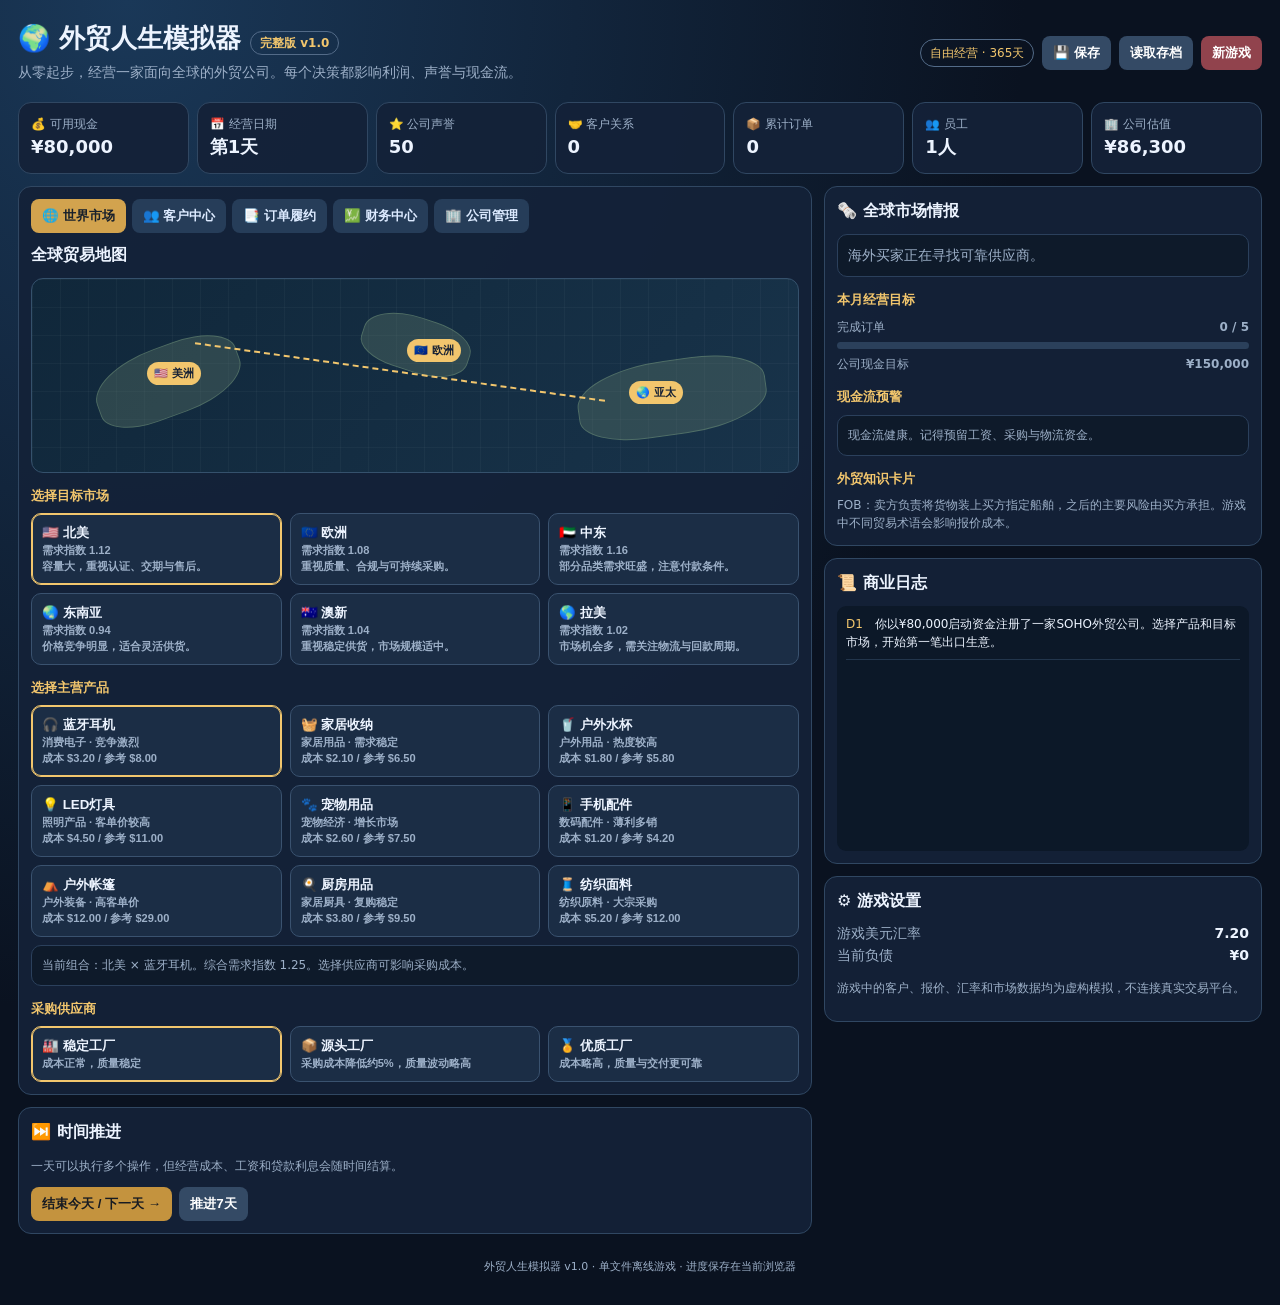
==== index.html @ bbfb7081 "Rename waimao_life_simulator_v1.0 (1).html to index.html" ====
<!doctype html>
<html lang="zh-CN">
<head>
<meta charset="utf-8"><meta name="viewport" content="width=device-width,initial-scale=1">
<title>外贸人生模拟器 · 完整版 v1.0</title>
<style>
:root{--bg:#0a1220;--panel:#142238;--panel2:#1b2d45;--line:#304762;--txt:#edf4ff;--muted:#9db0c8;--gold:#f2c66d;--green:#5dd5a2;--red:#ff7c83;--blue:#80baff}
*{box-sizing:border-box}body{margin:0;background:radial-gradient(ellipse at 10% 0%,#1a3858 0,#0a1220 55%);color:var(--txt);font:14px/1.55 system-ui,-apple-system,"Microsoft YaHei",sans-serif}.wrap{max-width:1280px;margin:auto;padding:18px}.top{display:flex;align-items:center;justify-content:space-between;gap:14px;margin-bottom:14px}.top h1{font-size:26px;margin:0}.top p{margin:4px 0;color:var(--muted)}.pill,.chip{border:1px solid #536b88;border-radius:20px;padding:4px 9px;color:var(--gold);font-size:12px;white-space:nowrap}.stats{display:grid;grid-template-columns:repeat(7,1fr);gap:8px;margin-bottom:12px}.stat,.panel{background:#142238ee;border:1px solid var(--line);border-radius:13px;padding:12px}.stat small{color:var(--muted);display:block}.stat b{font-size:18px}.layout{display:grid;grid-template-columns:minmax(0,1.45fr) minmax(280px,.8fr);gap:12px}.panel{margin-bottom:12px}.panel h2{font-size:16px;margin:0 0 10px}.panel h3{font-size:13px;color:var(--gold);margin:13px 0 7px}.muted{color:var(--muted)}.tiny{font-size:12px}.tabs{display:flex;gap:6px;flex-wrap:wrap;margin-bottom:10px}.tab,button{border:0;border-radius:8px;padding:8px 11px;background:#347fc0;color:white;font-weight:650;cursor:pointer}.tab{background:#263d59;color:#dceaff}.tab.active{background:#d2a34e;color:#17202b}.tabview{display:none}.tabview.active{display:block}.grid{display:grid;grid-template-columns:repeat(3,1fr);gap:8px}.tile{background:var(--panel2);border:1px solid #3a526f;color:var(--txt);text-align:left;padding:10px;border-radius:10px}.tile.selected{border-color:var(--gold);box-shadow:0 0 0 1px var(--gold) inset}.tile b{display:block}.tile small{color:var(--muted)}button:hover{filter:brightness(1.1)}button:disabled{opacity:.4;cursor:not-allowed}.secondary{background:#344a65}.gold{background:#c4933e;color:#171b22}.green{background:#267a5a}.danger{background:#91434d}.row{display:flex;gap:8px;align-items:center;flex-wrap:wrap}.between{justify-content:space-between}.field{background:#0c1828;color:white;border:1px solid #3d5572;border-radius:8px;padding:8px;width:115px}.wide{width:190px}.action{display:flex;gap:7px;flex-wrap:wrap;margin-top:10px}.card{background:#0e1a2a;border:1px solid #2b405c;border-radius:10px;padding:10px;margin:8px 0}.bar{height:7px;background:#2b405b;border-radius:8px;overflow:hidden;margin:6px 0}.bar span{display:block;height:100%;background:linear-gradient(90deg,#63b4ff,#62d5a2)}.map{height:195px;background:linear-gradient(130deg,#10273a,#18334a);border:1px solid #35516c;border-radius:12px;position:relative;overflow:hidden}.map:before{content:"";position:absolute;inset:0;background-image:linear-gradient(#ffffff08 1px,transparent 1px),linear-gradient(90deg,#ffffff08 1px,transparent 1px);background-size:28px 28px}.land{position:absolute;background:#66816f55;border:1px solid #8bb08a55;border-radius:48% 38% 45% 35%;transform:rotate(-20deg)}.land.a{width:150px;height:70px;left:8%;top:35%}.land.b{width:110px;height:55px;left:43%;top:20%;transform:rotate(18deg)}.land.c{width:190px;height:75px;right:4%;top:42%;transform:rotate(-8deg)}.pin{position:absolute;z-index:2;background:#f2c66d;color:#172235;border-radius:30px;padding:3px 7px;font-size:11px;font-weight:bold}.pin.a{left:15%;top:43%}.pin.b{left:49%;top:31%}.pin.c{right:15%;top:53%}.route{position:absolute;left:21%;top:48%;width:54%;border-top:2px dashed #f2c66d;transform:rotate(8deg)}.log{height:245px;overflow:auto;background:#0c1828;border-radius:9px;padding:9px;font-size:12px}.log p{margin:0 0 8px;padding-bottom:7px;border-bottom:1px solid #22354c}.good{color:var(--green)}.bad{color:var(--red)}.goldtxt{color:var(--gold)}.table{width:100%;border-collapse:collapse;font-size:12px}.table td,.table th{text-align:left;border-bottom:1px solid #2a405b;padding:7px 5px}.modal{position:fixed;inset:0;background:#000b;display:none;place-items:center;padding:16px;z-index:20}.modal.show{display:grid}.modal>div{background:#1a2b42;border:1px solid #536d8d;border-radius:15px;padding:20px;max-width:510px;width:100%;max-height:90vh;overflow:auto}.footer{text-align:center;color:var(--muted);font-size:11px;padding:12px}.progresslabel{display:flex;justify-content:space-between;font-size:12px;color:var(--muted)}.hide{display:none!important}
@media(max-width:850px){.wrap{padding:11px}.layout{grid-template-columns:1fr}.stats{grid-template-columns:repeat(3,1fr)}.grid{grid-template-columns:repeat(2,1fr)}.top{align-items:flex-start;flex-direction:column}}
</style></head>
<body><div class="wrap">
<header class="top"><div><h1>🌍 外贸人生模拟器 <span class="chip">完整版 v1.0</span></h1><p>从零起步，经营一家面向全球的外贸公司。每个决策都影响利润、声誉与现金流。</p></div><div class="row"><span class="pill">自由经营 · 365天</span><button class="secondary" id="saveBtn">💾 保存</button><button class="secondary" id="loadBtn">读取存档</button><button class="danger" id="resetBtn">新游戏</button></div></header>
<section class="stats">
<div class="stat"><small>💰 可用现金</small><b id="cash">¥80,000</b></div><div class="stat"><small>📅 经营日期</small><b id="day">第1天</b></div><div class="stat"><small>⭐ 公司声誉</small><b id="rep">50</b></div><div class="stat"><small>🤝 客户关系</small><b id="crm">0</b></div><div class="stat"><small>📦 累计订单</small><b id="orders">0</b></div><div class="stat"><small>👥 员工</small><b id="staff">1人</b></div><div class="stat"><small>🏢 公司估值</small><b id="value">¥80,000</b></div>
</section>
<div class="layout"><main><section class="panel">
<div class="tabs">
<button class="tab active" data-tab="world">🌐 世界市场</button><button class="tab" data-tab="customers">👥 客户中心</button><button class="tab" data-tab="ordersTab">📑 订单履约</button><button class="tab" data-tab="finance">💹 财务中心</button><button class="tab" data-tab="company">🏢 公司管理</button>
</div>
<div class="tabview active" id="world"><h2>全球贸易地图</h2><div class="map"><div class="land a"></div><div class="land b"></div><div class="land c"></div><div class="route"></div><span class="pin a">🇺🇸 美洲</span><span class="pin b">🇪🇺 欧洲</span><span class="pin c">🌏 亚太</span></div><h3>选择目标市场</h3><div class="grid" id="regions"></div><h3>选择主营产品</h3><div class="grid" id="products"></div><div class="card muted tiny" id="marketInfo"></div><h3>采购供应商</h3><div id="supplierList" class="grid"></div></div>
<div class="tabview" id="customers"><h2>客户开发与谈判</h2><p class="muted tiny">开发客户会推进时间。客户有预算、意向和谈判偏好；先跟进建立信任，再发送报价。</p><div class="row"><span>当前市场：<b id="currentRegion">北美</b></span><span>活跃客户：<b id="leadCount">0</b></span></div><div class="action"><button id="prospect">🔎 开发新客户</button><button class="secondary" id="followAll">📞 跟进一个客户</button></div><div id="leadList"></div><div id="quoteBox" class="card hide"><h3>📨 商业报价单</h3><p class="tiny muted" id="quoteBuyer"></p><input id="quoteLead" type="hidden"><div class="row"><label>数量<br><input class="field" id="quoteQty" type="number" min="50" step="50" value="500"></label><label>单价 USD<br><input class="field" id="quotePrice" type="number" min=".1" step=".1" value="8"></label><label>贸易术语<br><select class="field" id="incoterm"><option>FOB</option><option>CIF</option><option>EXW</option></select></label></div><div class="action"><button id="sendQuote">发送正式报价</button><button class="secondary" id="cancelQuote">取消</button></div></div></div>
<div class="tabview" id="ordersTab"><h2>订单与履约中心</h2><p class="muted tiny">订单接收后先占用采购资金。依次安排生产、质检、订舱出货，客户付款后才形成现金回款。</p><div id="orderList"></div></div>
<div class="tabview" id="finance"><h2>财务中心</h2><div class="grid"><div class="card"><small class="muted">累计销售额</small><h2 id="revenue">¥0</h2></div><div class="card"><small class="muted">累计经营成本</small><h2 id="costs">¥0</h2></div><div class="card"><small class="muted">累计净利润</small><h2 id="profit">¥0</h2></div></div><h3>外贸收付款</h3><div id="paymentList"></div><h3>贷款与融资</h3><p class="muted tiny">贷款能缓解短期资金压力，但会产生利息。谨慎借款。</p><div class="row"><input id="loanAmount" class="field" type="number" min="5000" max="100000" step="5000" value="20000"><button id="takeLoan" class="secondary">申请贷款</button><span id="debtLabel" class="muted tiny">负债 ¥0</span></div></div>
<div class="tabview" id="company"><h2>公司管理与成长</h2><div class="grid">
<div class="card"><small class="muted">业务团队</small><h2 id="staffLevel">1级</h2><p class="tiny muted">提高客户开发与成交能力。</p><button id="upgradeStaff" class="secondary">招聘业务员 ¥15,000</button></div>
<div class="card"><small class="muted">供应链能力</small><h2 id="supplyLevel">1级</h2><p class="tiny muted">降低采购成本与突发损失。</p><button id="upgradeSupply" class="secondary">升级供应链 ¥12,000</button></div>
<div class="card"><small class="muted">办公室</small><h2 id="officeLevel">SOHO</h2><p class="tiny muted">提高公司声誉和估值。</p><button id="upgradeOffice" class="secondary">升级办公室 ¥25,000</button></div>
</div><h3>公司发展指标</h3><div class="progresslabel"><span>商业声誉</span><b id="repText">50/100</b></div><div class="bar"><span id="repBar" style="width:50%"></span></div><div class="progresslabel"><span>综合团队能力</span><b id="skillText">1级</b></div><div class="bar"><span id="skillBar" style="width:20%"></span></div><h3>公司里程碑</h3><div id="milestones" class="card tiny muted"></div><h3>人生与事业</h3><p class="muted tiny">长期目标：建立稳定客户群、雇佣团队、拓展多个市场，最终成为全球化贸易企业。</p></div>
</section>
<section class="panel"><h2>⏭️ 时间推进</h2><p class="muted tiny">一天可以执行多个操作，但经营成本、工资和贷款利息会随时间结算。</p><div class="action"><button class="gold" id="nextDay">结束今天 / 下一天 →</button><button class="secondary" id="nextWeek">推进7天</button></div></section></main>
<aside><section class="panel"><h2>🗞️ 全球市场情报</h2><div class="card muted" id="news">海外买家正在寻找可靠供应商。</div><h3>本月经营目标</h3><div class="progresslabel"><span>完成订单</span><b id="goalOrders">0 / 5</b></div><div class="bar"><span id="goalBar" style="width:0%"></span></div><div class="progresslabel"><span>公司现金目标</span><b id="goalCash">¥150,000</b></div><h3>现金流预警</h3><div id="warning" class="card tiny muted">现金流健康。继续保持采购与交付节奏。</div><h3>外贸知识卡片</h3><div id="tip" class="muted tiny">FOB：卖方负责将货物装上买方指定船舶，之后的主要风险由买方承担。游戏中不同贸易术语会影响报价成本。</div></section>
<section class="panel"><h2>📜 商业日志</h2><div class="log" id="log"></div></section><section class="panel"><h2>⚙️ 游戏设置</h2><div class="row between"><span class="muted">游戏美元汇率</span><b id="fx">7.20</b></div><div class="row between"><span class="muted">当前负债</span><b id="debt">¥0</b></div><p class="tiny muted">游戏中的客户、报价、汇率和市场数据均为虚构模拟，不连接真实交易平台。</p></section></aside></div><div class="footer">外贸人生模拟器 v1.0 · 单文件离线游戏 · 进度保存在当前浏览器</div></div>
<div class="modal" id="modal"><div><h2 id="modalTitle">经营结果</h2><p id="modalText"></p><button id="modalClose">继续经营</button></div></div>
<script>
const PRODUCTS=[
{name:"蓝牙耳机",emoji:"🎧",cost:3.2,price:8,demand:1.12,desc:"消费电子 · 竞争激烈"},
{name:"家居收纳",emoji:"🧺",cost:2.1,price:6.5,demand:1.04,desc:"家居用品 · 需求稳定"},
{name:"户外水杯",emoji:"🥤",cost:1.8,price:5.8,demand:1.18,desc:"户外用品 · 热度较高"},
{name:"LED灯具",emoji:"💡",cost:4.5,price:11,demand:.94,desc:"照明产品 · 客单价较高"},
{name:"宠物用品",emoji:"🐾",cost:2.6,price:7.5,demand:1.22,desc:"宠物经济 · 增长市场"},
{name:"手机配件",emoji:"📱",cost:1.2,price:4.2,demand:1.08,desc:"数码配件 · 薄利多销"},
{name:"户外帐篷",emoji:"⛺",cost:12,price:29,demand:1.02,desc:"户外装备 · 高客单价"},
{name:"厨房用品",emoji:"🍳",cost:3.8,price:9.5,demand:1.1,desc:"家居厨具 · 复购稳定"},
{name:"纺织面料",emoji:"🧵",cost:5.2,price:12,demand:.98,desc:"纺织原料 · 大宗采购"}
];
const REGIONS=[
{name:"北美",flag:"🇺🇸",factor:1.12,freight:.08,desc:"容量大，重视认证、交期与售后。"},
{name:"欧洲",flag:"🇪🇺",factor:1.08,freight:.09,desc:"重视质量、合规与可持续采购。"},
{name:"中东",flag:"🇦🇪",factor:1.16,freight:.11,desc:"部分品类需求旺盛，注意付款条件。"},
{name:"东南亚",flag:"🌏",factor:.94,freight:.06,desc:"价格竞争明显，适合灵活供货。"},
{name:"澳新",flag:"🇦🇺",factor:1.04,freight:.10,desc:"重视稳定供货，市场规模适中。"},
{name:"拉美",flag:"🌎",factor:1.02,freight:.13,desc:"市场机会多，需关注物流与回款周期。"}
];
const BUYERS={"北美":["BrightHome LLC","Maple Supply Inc.","West Coast Imports","Urban Retail Group","Northstar Commerce"],"欧洲":["NordHaus GmbH","Maison&Co SAS","EuroChoice BV","Bergmann Handel","Alpine Retail"],"中东":["Gulf Trading FZE","Desert Star LLC","Al Noor Imports","Crescent Retail","Oasis Wholesale"],"东南亚":["Meridian Supplies","Lion City Trading","Jakarta Wholesale","Pacific Link","Orchid Retail"],"澳新":["Southern Cross Imports","Kiwi Retail Group","Harbour Goods","Tasman Trade"],"拉美":["Andes Importadora","Rio Commerce","Sol Mercado","Pacifico Distribucion"]};
const TIPS=["FOB：卖方负责将货物装上买方指定船舶，之后的主要风险由买方承担。","CIF：卖方承担成本、保险费和运费至目的港，报价时别忘记核算海运与保险。","TT电汇：常见付款方式。订金比例和尾款节点会影响现金流。","形式发票（PI）：用于确认产品、数量、价格、贸易术语和付款条件。","报价前核算采购、包装、质检、物流、汇率和平台费用，销售额不等于利润。","客户开发要持续跟进。及时回复、专业资料和稳定交付会积累长期信任。","信用证（L/C）对单据要求严格，实际业务应逐条审核条款。"];
const $=id=>document.getElementById(id),money=n=>"¥"+Math.round(n).toLocaleString("zh-CN"),rand=a=>a[Math.floor(Math.random()*a.length)];
function fresh(){return {cash:80000,day:1,rep:50,crm:0,orders:0,region:0,product:0,staff:1,supply:1,office:0,leads:[],ordersList:[],logs:[],fx:7.2,debt:0,interest:0,revenue:0,costs:0,profit:0,news:"海外买家正在寻找可靠供应商。",finished:false,won:0,supplier:0,monthOrders:0}}
let s=fresh();
function log(t){s.logs.unshift({d:s.day,t});s.logs=s.logs.slice(0,80);renderLog()}
function popup(t,m){$("modalTitle").textContent=t;$("modalText").textContent=m;$("modal").classList.add("show")}
function spend(n){if(s.cash<n){popup("现金不足",`需要 ${money(n)}，当前可用现金 ${money(s.cash)}。先回款或降低投入。`);return false}s.cash-=n;s.costs+=n;s.profit-=n;return true}
function renderLog(){$("log").innerHTML=s.logs.map(x=>`<p><span class="goldtxt">D${x.d}</span>　${x.t}</p>`).join("")||"暂无动态"}
function switchTab(id){document.querySelectorAll(".tab").forEach(b=>b.classList.toggle("active",b.dataset.tab===id));document.querySelectorAll(".tabview").forEach(v=>v.classList.toggle("active",v.id===id))}
function render(){
let region=REGIONS[s.region],p=PRODUCTS[s.product],valuation=s.cash+s.orders*3200+s.staff*4500+s.office*14000+s.supply*1800;
$("cash").textContent=money(s.cash);$("day").textContent=`第${s.day}天`;$("rep").textContent=s.rep;$("crm").textContent=s.crm;$("orders").textContent=s.orders;$("staff").textContent=(s.staff+Math.max(0,s.staff-1))+"人";$("value").textContent=money(valuation);
$("currentRegion").textContent=region.flag+" "+region.name;$("leadCount").textContent=s.leads.filter(l=>!l.closed).length;$("staffLevel").textContent=s.staff+"级";$("supplyLevel").textContent=s.supply+"级";$("officeLevel").textContent=["SOHO","共享办公室","独立办公室","贸易公司总部"][s.office]||"国际总部";
$("repText").textContent=s.rep+"/100";$("repBar").style.width=s.rep+"%";$("skillText").textContent=`${s.staff}级 / 5级`;$("skillBar").style.width=s.staff*20+"%";$("fx").textContent=s.fx.toFixed(2);$("debt").textContent=money(s.debt);$("debtLabel").textContent="负债 "+money(s.debt);
$("revenue").textContent=money(s.revenue);$("costs").textContent=money(s.costs);$("profit").textContent=money(s.profit);$("news").textContent=s.news;$("goalOrders").textContent=s.monthOrders+" / 5";$("goalBar").style.width=Math.min(100,s.monthOrders/5*100)+"%";$("goalCash").textContent=money(150000);
$("regions").innerHTML=REGIONS.map((r,i)=>`<button class="tile ${i===s.region?'selected':''}" data-region="${i}"><b>${r.flag} ${r.name}</b><small>需求指数 ${r.factor.toFixed(2)}<br>${r.desc}</small></button>`).join("");
document.querySelectorAll("[data-region]").forEach(b=>b.onclick=()=>{s.region=+b.dataset.region;render()});
$("products").innerHTML=PRODUCTS.map((x,i)=>`<button class="tile ${i===s.product?'selected':''}" data-product="${i}"><b>${x.emoji} ${x.name}</b><small>${x.desc}<br>成本 $${x.cost.toFixed(2)} / 参考 $${x.price.toFixed(2)}</small></button>`).join("");
document.querySelectorAll("[data-product]").forEach(b=>b.onclick=()=>{s.product=+b.dataset.product;render()});
$("marketInfo").textContent=`当前组合：${region.name} × ${p.name}。综合需求指数 ${(region.factor*p.demand).toFixed(2)}。选择供应商可影响采购成本。`;
const suppliers=[["稳定工厂",0,"成本正常，质量稳定"],["源头工厂",1,"采购成本降低约5%，质量波动略高"],["优质工厂",2,"成本略高，质量与交付更可靠"]];
$("supplierList").innerHTML=suppliers.map((x,i)=>`<button class="tile ${s.supplier===i?'selected':''}" data-supplier="${i}"><b>${["🏭","📦","🏅"][i]} ${x[0]}</b><small>${x[2]}</small></button>`).join("");
document.querySelectorAll("[data-supplier]").forEach(b=>b.onclick=()=>{s.supplier=+b.dataset.supplier;render()});
$("leadList").innerHTML=s.leads.length?s.leads.map((l,i)=>`<div class="card"><div class="row between"><b>${l.buyer}</b><span class="chip">${l.status}</span></div><p class="tiny muted">${l.region} · 意向 ${Math.round(l.interest*100)}% · 信任 ${l.relation}/5 · 产品 ${PRODUCTS[l.product].name}</p><div class="action"><button class="secondary" onclick="openQuote(${i})" ${l.closed?"disabled":""}>制作报价</button><button class="secondary" onclick="followLead(${i})" ${l.closed?"disabled":""}>跟进沟通</button></div></div>`).join(""):"<p class='muted'>还没有客户，先开发一个潜在买家。</p>";
$("orderList").innerHTML=s.ordersList.length?s.ordersList.map((o,i)=>`<div class="card"><div class="row between"><b>${o.product} · ${o.qty}件</b><span class="chip">${o.status}</span></div><p class="tiny muted">${o.buyer} · ${o.region} · ${o.incoterm} · 合同金额 $${Math.round(o.qty*o.price).toLocaleString()}</p>${o.status!=="已收款"?`<div class="progresslabel"><span>履约进度：${o.status}</span><b>${o.progress}/3</b></div><div class="bar"><span style="width:${o.progress/3*100}%"></span></div><div class="action">${o.status==="生产中"?`<button class="secondary" onclick="quality(${i})">安排质检</button>`:""}${o.status==="待出货"?`<button class="secondary" onclick="bookShip(${i})">订舱出货</button>`:""}${o.status==="运输中"?`<button class="green" onclick="collect(${i})">确认收款</button>`:""}</div>`:"<p class='good tiny'>订单已完成并收款。</p>"}</div>`).join(""):"<p class='muted'>暂无订单。</p>";
$("paymentList").innerHTML=s.ordersList.length?s.ordersList.map(o=>`<div class="row between tiny"><span>${o.buyer} · ${o.status}</span><b>${money(o.cashIn||0)}</b></div>`).join(""):"<p class='muted tiny'>尚无订单收付款记录。</p>";
$("milestones").innerHTML=`${s.orders>=1?"✅":"⬜"} 拿下第一笔订单<br>${s.orders>=5?"✅":"⬜"} 累计5笔订单<br>${s.rep>=75?"✅":"⬜"} 公司声誉达到75<br>${s.staff>=3?"✅":"⬜"} 建立3级业务团队<br>${s.cash>=150000?"✅":"⬜"} 现金达到¥150,000`;
$("warning").textContent=s.cash<10000?"⚠️ 现金告急！暂停扩张，优先交付并回款。":s.debt>s.cash?"⚠️ 负债高于现金，尽快回款并偿还贷款。":"现金流健康。记得预留工资、采购与物流资金。";
$("upgradeStaff").disabled=s.staff>=5;$("upgradeSupply").disabled=s.supply>=5;$("upgradeOffice").disabled=s.office>=3;$("prospect").disabled=s.finished;
renderLog();
}
function develop(){if(s.leads.filter(l=>!l.closed).length>=10){popup("客户池已满","先跟进或报价现有客户。");return}let r=REGIONS[s.region],p=PRODUCTS[s.product],buyer=rand(BUYERS[r.name]);if(s.leads.some(l=>l.buyer===buyer&&!l.closed))buyer+=" "+Math.floor(Math.random()*90+10);let interest=Math.min(.96,Math.random()*.34+.48+(r.factor-1)*.25+(p.demand-1)*.25+(s.rep-50)/240+(s.staff-1)*.04);let l={buyer,region:r.name,interest,relation:1,status:"新询盘",closed:false,product:s.product};s.leads.unshift(l);s.crm++;s.day++;log(`获得海外询盘：${buyer}（${r.name}），对${p.name}有采购兴趣。`);render();popup("🎯 获得新询盘",`${buyer} 对 ${p.name} 感兴趣，意向值 ${Math.round(interest*100)}%。建立信任后再报价，成交概率通常更高。`)}
function followLead(i){let l=s.leads[i];if(!l||l.closed)return;l.relation=Math.min(5,l.relation+1);l.interest=Math.min(.99,l.interest+.045+(s.staff-1)*.008);l.status="已跟进";s.crm++;s.day++;log(`跟进 ${l.buyer}，客户信任提升至${l.relation}/5。`);render()}
function openQuote(i){let l=s.leads[i],p=PRODUCTS[l.product],r=REGIONS.find(x=>x.name===l.region);$("quoteLead").value=i;$("quoteBuyer").textContent=l.buyer+" · "+l.region+" · "+p.name;$("quoteQty").value=500;$("quotePrice").value=(p.price*r.factor).toFixed(2);$("quoteBox").classList.remove("hide");switchTab("customers")}
function sendQuote(){let i=+$("quoteLead").value,l=s.leads[i];if(!l||l.closed)return;let p=PRODUCTS[l.product],r=REGIONS.find(x=>x.name===l.region),qty=Math.max(50,Math.min(10000,+$("quoteQty").value||500)),price=Math.max(.1,+$("quotePrice").value||p.price),incoterm=$("incoterm").value;let supplierDiscount=[0,.05,-.025][s.supplier],unitCost=p.cost*(1+supplierDiscount)*(1-(s.supply-1)*.025),cost=qty*unitCost*s.fx;if(cost>s.cash){popup("采购资金不足",`预计采购占款 ${money(cost)}，当前现金 ${money(s.cash)}。降低数量或先回款。`);return}
let margin=(price-unitCost)/price,chance=Math.max(.05,Math.min(.94,l.interest+(l.relation-1)*.045+(s.rep-50)/230+(s.staff-1)*.045+(margin>.35?.06:margin<.15?-.24:0)+(price>p.price*r.factor*1.45?-.18:0)));
s.day++;if(Math.random()<chance){s.cash-=cost;s.costs+=cost;s.profit-=cost;let order={buyer:l.buyer,region:l.region,product:p.name,qty,price,unitCost,progress:0,status:"生产中",incoterm,freight:r.freight,deposit:incoterm==="EXW"?.5:.3,cashIn:0};s.ordersList.unshift(order);s.orders++;s.monthOrders++;l.status="已成交";l.closed=true;s.rep=Math.min(100,s.rep+3);log(`<span class="good">订单成交！</span> ${l.buyer} 接受${incoterm}报价，${qty}件${p.name}进入生产，采购占款${money(cost)}。`);popup("🎉 拿下订单！",`客户接受报价，合同金额 $${(qty*price).toLocaleString()}。采购款已占用，接下来推进生产、质检和出货。`)}else{l.status="报价待调整";l.interest=Math.max(.1,l.interest-.05);s.rep=Math.max(0,s.rep-1);log(`<span class="bad">报价未成交</span> ${l.buyer} 暂未接受报价。`);popup("报价未成交","买家暂时没有接受报价。可以继续跟进、调整价格或付款条件。")}$("quoteBox").classList.add("hide");render()}
function quality(i){let o=s.ordersList[i];if(!o||o.status!=="生产中")return;o.progress=2;o.status="待出货";s.day++;if(Math.random()<.12-(s.supply-1)*.02){s.rep=Math.max(0,s.rep-2);s.news="质检发现少量瑕疵，返工造成延迟。";log(`<span class="bad">质检异常</span>：${o.buyer}订单需要返工，交期延后。`);o.status="生产中";o.progress=1;popup("质检未通过","发现产品瑕疵，需要返工。推进一天后重新安排质检。")}else{ s.rep=Math.min(100,s.rep+1);log(`质检通过：${o.buyer}订单可以安排订舱。`);popup("质检通过","产品检验合格，可以安排订舱出货。")}render()}
function bookShip(i){let o=s.ordersList[i];if(!o||o.status!=="待出货")return;let shipCost=o.qty*o.price*s.fx*o.freight;if(!spend(shipCost)){return}o.shipCost=shipCost;o.progress=3;o.status="运输中";o.due=s.day+(o.region==="拉美"?5:3);o.depositCash=o.qty*o.price*s.fx*o.deposit;s.cash+=o.depositCash;o.cashIn+=o.depositCash;s.revenue+=o.depositCash;s.profit+=o.depositCash;log(`已为${o.buyer}订舱出货，收到${Math.round(o.deposit*100)}%阶段款${money(o.depositCash)}。预计${o.due}日后完成收款。`);render();popup("🚢 已安排出货",`物流成本 ${money(shipCost)}，收到阶段款 ${money(o.depositCash)}。货物运输中，后续确认交付后收尾款。`)}
function collect(i){let o=s.ordersList[i];if(!o||o.status!=="运输中")return;if(s.day<o.due){popup("货物仍在运输","预计第"+o.due+"天到港。可以推进时间，等待客户确认收货。");return}let gross=o.qty*o.price*s.fx,remaining=gross-o.cashIn;let fee=o.incoterm==="CIF"?gross*.025:0;s.cash+=remaining-fee;o.cashIn+=remaining-fee;s.revenue+=remaining-fee;s.profit+=remaining-fee;o.status="已收款";s.rep=Math.min(100,s.rep+5);s.crm+=2;log(`<span class="good">回款完成！</span> ${o.buyer}尾款到账${money(remaining-fee)}，订单交付完成。`);render();popup("💵 收款成功",`收到尾款 ${money(remaining-fee)}。客户关系与公司声誉提升。订单圆满完成！`)}
function upgrade(type){let config={staff:[15000,5,"业务团队"],supply:[12000,5,"供应链"],office:[25000,3,"办公室"]}[type];if(s[type]>=config[1])return;if(!spend(config[0]))return;s[type]++;log(`${config[2]}升级至${s[type]}级。`);render()}
function loan(){let n=Math.max(5000,Math.min(100000,+$("loanAmount").value||20000));if(s.debt+n>150000){popup("贷款额度不足","当前游戏贷款总额度上限为¥150,000。");return}s.cash+=n;s.debt+=n;log(`获得银行经营贷款${money(n)}，后续每天计提利息。`);render()}
function advanceOne(){if(s.finished)return;s.day++;for(let o of s.ordersList){if(o.status==="生产中")o.progress=Math.min(1,o.progress+1);if(o.status==="运输中"&&s.day>=o.due)o.status="待客户确认";}if(s.debt>0){let interest=s.debt*.0008;s.cash-=interest;s.interest+=interest;s.costs+=interest;s.profit-=interest}if(s.day%30===0){let payroll=s.staff*1100+2200+s.office*1000;s.cash-=payroll;s.costs+=payroll;s.profit-=payroll;log(`月度经营支出：工资与办公室费用${money(payroll)}。`);s.monthOrders=0}
let e=Math.random();if(e<.12){let loss=(900+Math.random()*1700)*(1-(s.supply-1)*.09);s.cash-=loss;s.costs+=loss;s.profit-=loss;s.news="供应链突发：原材料、仓储或包装成本上升。";log(`<span class="bad">供应链意外</span>：额外支出${money(loss)}。`)}else if(e<.25){s.fx=Math.max(6.7,Math.min(7.9,s.fx+(Math.random()-.4)*.12));s.news="汇率波动：美元兑人民币参考汇率已变化。";log(`汇率更新：1美元约合¥${s.fx.toFixed(2)}。`)}else if(e<.38){s.rep=Math.min(100,s.rep+1);s.news="市场利好：目标市场采购需求上升。";log(`<span class="good">市场利好</span>：公司声誉小幅提升。`)}else if(e<.5){let l=s.leads.find(x=>!x.closed);if(l){l.interest=Math.max(.1,l.interest-.03);s.news="客户暂缓采购，部分询盘进入观望。";log(`${l.buyer}推迟采购计划，需要主动维护。`)}else{s.news="市场平稳：持续开发客户并管理订单。"}}else{s.news="市场平稳：保持客户跟进与交付质量。"}
$("tip").textContent=rand(TIPS);if(s.cash<0){s.finished=true;popup("公司现金流断裂","现金已跌为负数，经营失败。可以读取存档或重新开始，控制采购占款、扩张支出和贷款。")}render()}
function finishYear(){s.finished=true;let val=s.cash+s.orders*3200+s.staff*4500+s.office*14000;popup("🏆 年度经营报告",`经营天数：${s.day}天\n期末现金：${money(s.cash)}\n公司估值：${money(val)}\n累计订单：${s.orders}笔\n累计销售回款：${money(s.revenue)}\n累计经营利润：${money(s.profit)}\n商业声誉：${s.rep}/100\n\n${s.cash>=300000?"你已成长为成熟的外贸企业经营者！":s.cash>=80000?"公司完成了第一阶段积累，继续拓展全球市场。":"创业路上有起伏，复盘现金流、毛利和客户质量，再开启新一年。"}`);log("年度经营报告已生成。")}
function save(){localStorage.setItem("waimao_v1_save",JSON.stringify(s));popup("保存成功","游戏进度已保存到当前浏览器。")}
function load(){try{let x=JSON.parse(localStorage.getItem("waimao_v1_save"));if(x){s=x;log("已读取本地存档。");render()}else popup("没有存档","当前浏览器还没有找到游戏存档。")}catch(e){popup("读取失败","存档可能损坏。")}}
document.querySelectorAll(".tab").forEach(b=>b.onclick=()=>switchTab(b.dataset.tab));
$("prospect").onclick=develop;$("followAll").onclick=()=>{let i=s.leads.findIndex(l=>!l.closed);if(i>=0)followLead(i);else popup("暂无客户","先开发一个海外客户。")};
$("sendQuote").onclick=sendQuote;$("cancelQuote").onclick=()=>$("quoteBox").classList.add("hide");
$("nextDay").onclick=()=>{advanceOne();if(s.day>=366&&!s.finished)finishYear()};$("nextWeek").onclick=()=>{for(let i=0;i<7&&!s.finished;i++)advanceOne();if(s.day>=366&&!s.finished)finishYear()};
$("upgradeStaff").onclick=()=>upgrade("staff");$("upgradeSupply").onclick=()=>upgrade("supply");$("upgradeOffice").onclick=()=>upgrade("office");$("takeLoan").onclick=loan;
$("saveBtn").onclick=save;$("loadBtn").onclick=load;$("modalClose").onclick=()=>$("modal").classList.remove("show");
$("resetBtn").onclick=()=>{if(confirm("确定开始新游戏？当前进度会被覆盖。")){s=fresh();log("你以¥80,000启动资金注册了一家SOHO外贸公司。");render();switchTab("world");$("quoteBox").classList.add("hide")}};
log("你以¥80,000启动资金注册了一家SOHO外贸公司。选择产品和目标市场，开始第一笔出口生意。");render();
</script></body></html>
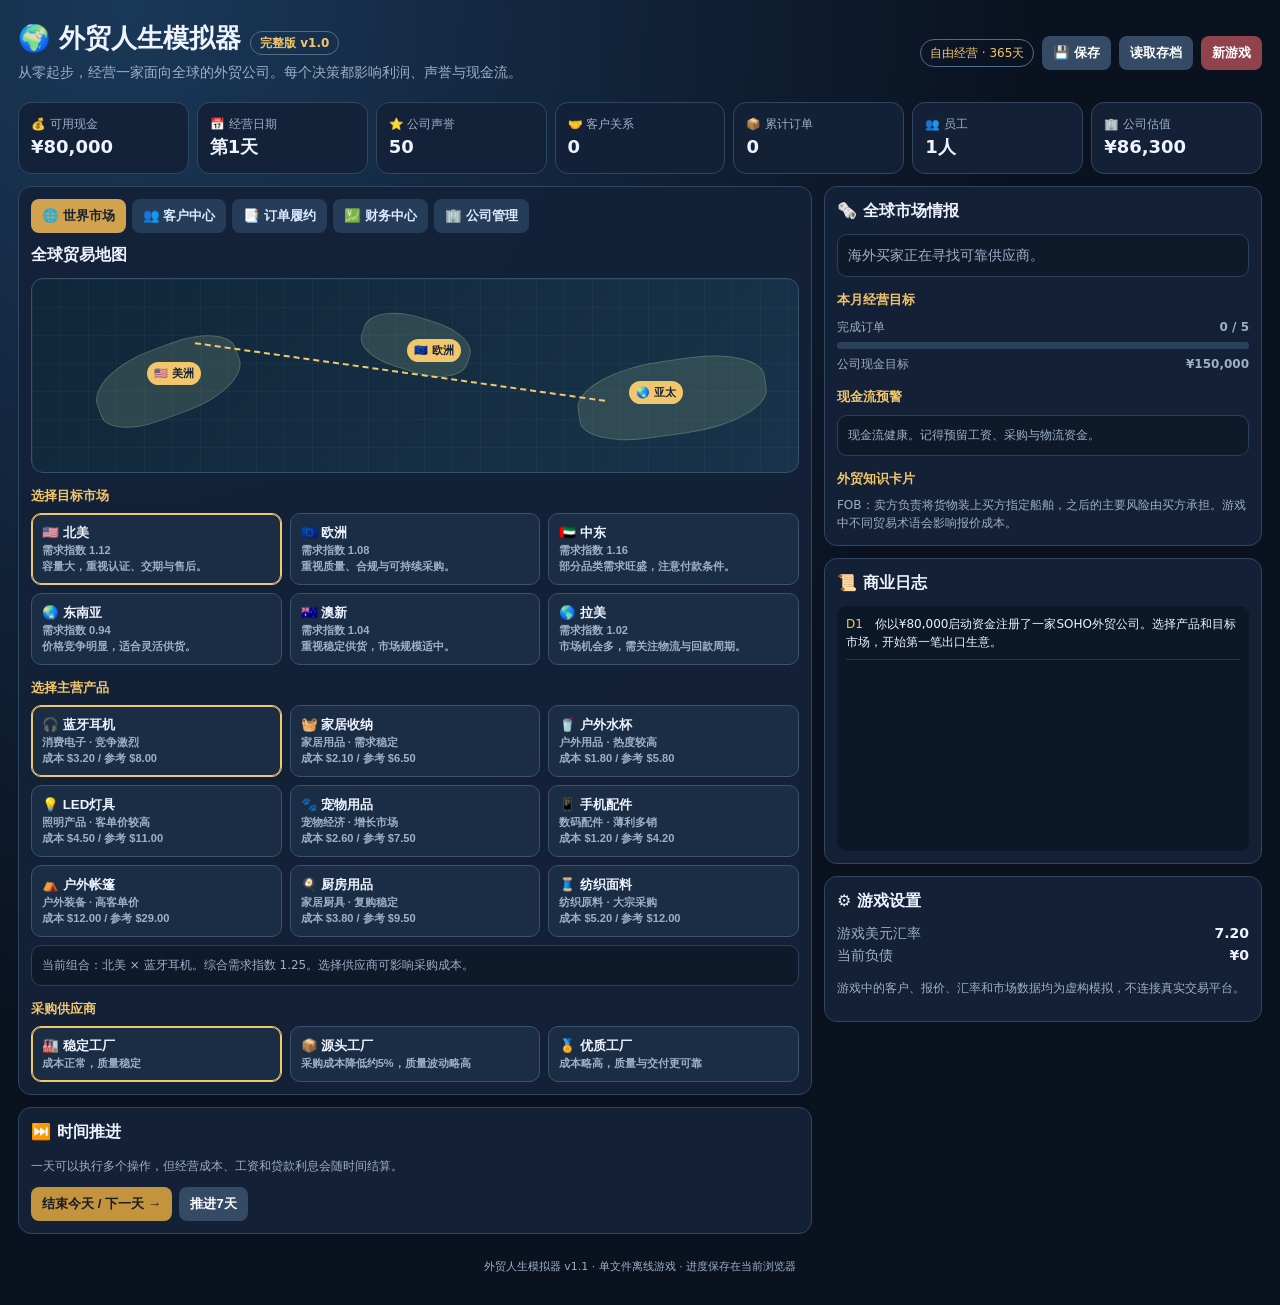
==== commit c1228701: "Fix v1.1: unblock final payment after arrival, add loan repayment, deposit on order confirmation - O" ====
--- a/index.html
+++ b/index.html
@@ -2,10 +2,10 @@
 <html lang="zh-CN">
 <head>
 <meta charset="utf-8"><meta name="viewport" content="width=device-width,initial-scale=1">
-<title>外贸人生模拟器 · 完整版 v1.0</title>
+<title>外贸人生模拟器 · 完整版 v1.1</title>
 <style>
 :root{--bg:#0a1220;--panel:#142238;--panel2:#1b2d45;--line:#304762;--txt:#edf4ff;--muted:#9db0c8;--gold:#f2c66d;--green:#5dd5a2;--red:#ff7c83;--blue:#80baff}
-*{box-sizing:border-box}body{margin:0;background:radial-gradient(ellipse at 10% 0%,#1a3858 0,#0a1220 55%);color:var(--txt);font:14px/1.55 system-ui,-apple-system,"Microsoft YaHei",sans-serif}.wrap{max-width:1280px;margin:auto;padding:18px}.top{display:flex;align-items:center;justify-content:space-between;gap:14px;margin-bottom:14px}.top h1{font-size:26px;margin:0}.top p{margin:4px 0;color:var(--muted)}.pill,.chip{border:1px solid #536b88;border-radius:20px;padding:4px 9px;color:var(--gold);font-size:12px;white-space:nowrap}.stats{display:grid;grid-template-columns:repeat(7,1fr);gap:8px;margin-bottom:12px}.stat,.panel{background:#142238ee;border:1px solid var(--line);border-radius:13px;padding:12px}.stat small{color:var(--muted);display:block}.stat b{font-size:18px}.layout{display:grid;grid-template-columns:minmax(0,1.45fr) minmax(280px,.8fr);gap:12px}.panel{margin-bottom:12px}.panel h2{font-size:16px;margin:0 0 10px}.panel h3{font-size:13px;color:var(--gold);margin:13px 0 7px}.muted{color:var(--muted)}.tiny{font-size:12px}.tabs{display:flex;gap:6px;flex-wrap:wrap;margin-bottom:10px}.tab,button{border:0;border-radius:8px;padding:8px 11px;background:#347fc0;color:white;font-weight:650;cursor:pointer}.tab{background:#263d59;color:#dceaff}.tab.active{background:#d2a34e;color:#17202b}.tabview{display:none}.tabview.active{display:block}.grid{display:grid;grid-template-columns:repeat(3,1fr);gap:8px}.tile{background:var(--panel2);border:1px solid #3a526f;color:var(--txt);text-align:left;padding:10px;border-radius:10px}.tile.selected{border-color:var(--gold);box-shadow:0 0 0 1px var(--gold) inset}.tile b{display:block}.tile small{color:var(--muted)}button:hover{filter:brightness(1.1)}button:disabled{opacity:.4;cursor:not-allowed}.secondary{background:#344a65}.gold{background:#c4933e;color:#171b22}.green{background:#267a5a}.danger{background:#91434d}.row{display:flex;gap:8px;align-items:center;flex-wrap:wrap}.between{justify-content:space-between}.field{background:#0c1828;color:white;border:1px solid #3d5572;border-radius:8px;padding:8px;width:115px}.wide{width:190px}.action{display:flex;gap:7px;flex-wrap:wrap;margin-top:10px}.card{background:#0e1a2a;border:1px solid #2b405c;border-radius:10px;padding:10px;margin:8px 0}.bar{height:7px;background:#2b405b;border-radius:8px;overflow:hidden;margin:6px 0}.bar span{display:block;height:100%;background:linear-gradient(90deg,#63b4ff,#62d5a2)}.map{height:195px;background:linear-gradient(130deg,#10273a,#18334a);border:1px solid #35516c;border-radius:12px;position:relative;overflow:hidden}.map:before{content:"";position:absolute;inset:0;background-image:linear-gradient(#ffffff08 1px,transparent 1px),linear-gradient(90deg,#ffffff08 1px,transparent 1px);background-size:28px 28px}.land{position:absolute;background:#66816f55;border:1px solid #8bb08a55;border-radius:48% 38% 45% 35%;transform:rotate(-20deg)}.land.a{width:150px;height:70px;left:8%;top:35%}.land.b{width:110px;height:55px;left:43%;top:20%;transform:rotate(18deg)}.land.c{width:190px;height:75px;right:4%;top:42%;transform:rotate(-8deg)}.pin{position:absolute;z-index:2;background:#f2c66d;color:#172235;border-radius:30px;padding:3px 7px;font-size:11px;font-weight:bold}.pin.a{left:15%;top:43%}.pin.b{left:49%;top:31%}.pin.c{right:15%;top:53%}.route{position:absolute;left:21%;top:48%;width:54%;border-top:2px dashed #f2c66d;transform:rotate(8deg)}.log{height:245px;overflow:auto;background:#0c1828;border-radius:9px;padding:9px;font-size:12px}.log p{margin:0 0 8px;padding-bottom:7px;border-bottom:1px solid #22354c}.good{color:var(--green)}.bad{color:var(--red)}.goldtxt{color:var(--gold)}.table{width:100%;border-collapse:collapse;font-size:12px}.table td,.table th{text-align:left;border-bottom:1px solid #2a405b;padding:7px 5px}.modal{position:fixed;inset:0;background:#000b;display:none;place-items:center;padding:16px;z-index:20}.modal.show{display:grid}.modal>div{background:#1a2b42;border:1px solid #536d8d;border-radius:15px;padding:20px;max-width:510px;width:100%;max-height:90vh;overflow:auto}.footer{text-align:center;color:var(--muted);font-size:11px;padding:12px}.progresslabel{display:flex;justify-content:space-between;font-size:12px;color:var(--muted)}.hide{display:none!important}
+*{box-sizing:border-box}body{margin:0;background:radial-gradient(ellipse at 10% 0%,#1a3858 0,#0a1220 55%);color:var(--txt);font:14px/1.55 system-ui,-apple-system,"Microsoft YaHei",sans-serif}.wrap{max-width:1280px;margin:auto;padding:18px}.top{display:flex;align-items:center;justify-content:space-between;gap:14px;margin-bottom:14px}.top h1{font-size:26px;margin:0}.top p{margin:4px 0;color:var(--muted)}.pill,.chip{border:1px solid #536b88;border-radius:20px;padding:4px 9px;color:var(--gold);font-size:12px;white-space:nowrap}.stats{display:grid;grid-template-columns:repeat(7,1fr);gap:8px;margin-bottom:12px}.stat,.panel{background:#142238ee;border:1px solid var(--line);border-radius:13px;padding:12px}.stat small{color:var(--muted);display:block}.stat b{font-size:18px}.layout{display:grid;grid-template-columns:minmax(0,1.45fr) minmax(280px,.8fr);gap:12px}.panel{margin-bottom:12px}.panel h2{font-size:16px;margin:0 0 10px}.panel h3{font-size:13px;color:var(--gold);margin:13px 0 7px}.muted{color:var(--muted)}.tiny{font-size:12px}.tabs{display:flex;gap:6px;flex-wrap:wrap;margin-bottom:10px}.tab,button{border:0;border-radius:8px;padding:8px 11px;background:#347fc0;color:white;font-weight:650;cursor:pointer}.tab{background:#263d59;color:#dceaff}.tab.active{background:#d2a34e;color:#17202b}.tabview{display:none}.tabview.active{display:block}.grid{display:grid;grid-template-columns:repeat(3,1fr);gap:8px}.tile{background:var(--panel2);border:1px solid #3a526f;color:var(--txt);text-align:left;padding:10px;border-radius:10px}.tile.selected{border-color:var(--gold);box-shadow:0 0 0 1px var(--gold) inset}.tile b{display:block}.tile small{color:var(--muted)}button:hover{filter:brightness(1.1)}button:disabled{opacity:.4;cursor:not-allowed}.secondary{background:#344a65}.gold{background:#c4933e;color:#171b22}.green{background:#267a5a}.danger{background:#91434d}.row{display:flex;gap:8px;align-items:center;flex-wrap:wrap}.between{justify-content:space-between}.field{background:#0c1828;color:white;border:1px solid #3d5572;border-radius:8px;padding:8px;width:115px}.wide{width:190px}.action{display:flex;gap:7px;flex-wrap:wrap;margin-top:10px}.card{background:#0e1a2a;border:1px solid #2b405c;border-radius:10px;padding:10px;margin:8px 0}.bar{height:7px;background:#2b405b;border-radius:8px;overflow:hidden;margin:6px 0}.bar span{display:block;height:100%;background:linear-gradient(90deg,#63b4ff,#62d5a2)}.map{height:195px;background:linear-gradient(130deg,#10273a,#18334a);border:1px solid #35516c;border-radius:12px;position:relative;overflow:hidden}.map:before{content:"";position:absolute;inset:0;background-image:linear-gradient(#ffffff08 1px,transparent 1px),linear-gradient(90deg,#ffffff08 1px,transparent 1px);background-size:28px 28px}.land{position:absolute;background:#66816f55;border:1px solid #8bb08a55;border-radius:48% 38% 45% 35%;transform:rotate(-20deg)}.land.a{width:150px;height:70px;left:8%;top:35%}.land.b{width:110px;height:55px;left:43%;top:20%;transform:rotate(18deg)}.land.c{width:190px;height:75px;right:4%;top:42%;transform:rotate(-8deg)}.pin{position:absolute;z-index:2;background:#f2c66d;color:#172235;border-radius:30px;padding:3px 7px;font-size:11px;font-weight:bold}.pin.a{left:15%;top:43%}.pin.b{left:49%;top:31%}.pin.c{right:15%;top:53%}.route{position:absolute;left:21%;top:48%;width:54%;border-top:2px dashed #f2c66d;transform:rotate(8deg)}.log{height:245px;overflow:auto;background:#0c1828;border-radius:9px;padding:9px;font-size:12px}.log p{margin:0 0 8px;padding-bottom:7px;border-bottom:1px solid #22354c}.good{color:var(--green)}.bad{color:var(--red)}.goldtxt{color:var(--gold)}.table{width:100%;border-collapse:collapse;font-size:12px}.table td,.table th{text-align:left;border-bottom:1px solid #2a405b;padding:7px 5px}.modal{position:fixed;inset:0;background:#000b;display:none;place-items:center;padding:16px;z-index:20}.modal.show{display:grid}#modalText{white-space:pre-line}.modal>div{background:#1a2b42;border:1px solid #536d8d;border-radius:15px;padding:20px;max-width:510px;width:100%;max-height:90vh;overflow:auto}.footer{text-align:center;color:var(--muted);font-size:11px;padding:12px}.progresslabel{display:flex;justify-content:space-between;font-size:12px;color:var(--muted)}.hide{display:none!important}
 @media(max-width:850px){.wrap{padding:11px}.layout{grid-template-columns:1fr}.stats{grid-template-columns:repeat(3,1fr)}.grid{grid-template-columns:repeat(2,1fr)}.top{align-items:flex-start;flex-direction:column}}
 </style></head>
 <body><div class="wrap">
@@ -20,7 +20,7 @@
 <div class="tabview active" id="world"><h2>全球贸易地图</h2><div class="map"><div class="land a"></div><div class="land b"></div><div class="land c"></div><div class="route"></div><span class="pin a">🇺🇸 美洲</span><span class="pin b">🇪🇺 欧洲</span><span class="pin c">🌏 亚太</span></div><h3>选择目标市场</h3><div class="grid" id="regions"></div><h3>选择主营产品</h3><div class="grid" id="products"></div><div class="card muted tiny" id="marketInfo"></div><h3>采购供应商</h3><div id="supplierList" class="grid"></div></div>
 <div class="tabview" id="customers"><h2>客户开发与谈判</h2><p class="muted tiny">开发客户会推进时间。客户有预算、意向和谈判偏好；先跟进建立信任，再发送报价。</p><div class="row"><span>当前市场：<b id="currentRegion">北美</b></span><span>活跃客户：<b id="leadCount">0</b></span></div><div class="action"><button id="prospect">🔎 开发新客户</button><button class="secondary" id="followAll">📞 跟进一个客户</button></div><div id="leadList"></div><div id="quoteBox" class="card hide"><h3>📨 商业报价单</h3><p class="tiny muted" id="quoteBuyer"></p><input id="quoteLead" type="hidden"><div class="row"><label>数量<br><input class="field" id="quoteQty" type="number" min="50" step="50" value="500"></label><label>单价 USD<br><input class="field" id="quotePrice" type="number" min=".1" step=".1" value="8"></label><label>贸易术语<br><select class="field" id="incoterm"><option>FOB</option><option>CIF</option><option>EXW</option></select></label></div><div class="action"><button id="sendQuote">发送正式报价</button><button class="secondary" id="cancelQuote">取消</button></div></div></div>
 <div class="tabview" id="ordersTab"><h2>订单与履约中心</h2><p class="muted tiny">订单接收后先占用采购资金。依次安排生产、质检、订舱出货，客户付款后才形成现金回款。</p><div id="orderList"></div></div>
-<div class="tabview" id="finance"><h2>财务中心</h2><div class="grid"><div class="card"><small class="muted">累计销售额</small><h2 id="revenue">¥0</h2></div><div class="card"><small class="muted">累计经营成本</small><h2 id="costs">¥0</h2></div><div class="card"><small class="muted">累计净利润</small><h2 id="profit">¥0</h2></div></div><h3>外贸收付款</h3><div id="paymentList"></div><h3>贷款与融资</h3><p class="muted tiny">贷款能缓解短期资金压力，但会产生利息。谨慎借款。</p><div class="row"><input id="loanAmount" class="field" type="number" min="5000" max="100000" step="5000" value="20000"><button id="takeLoan" class="secondary">申请贷款</button><span id="debtLabel" class="muted tiny">负债 ¥0</span></div></div>
+<div class="tabview" id="finance"><h2>财务中心</h2><div class="grid"><div class="card"><small class="muted">累计销售额</small><h2 id="revenue">¥0</h2></div><div class="card"><small class="muted">累计经营成本</small><h2 id="costs">¥0</h2></div><div class="card"><small class="muted">累计净利润</small><h2 id="profit">¥0</h2></div></div><h3>外贸收付款</h3><div id="paymentList"></div><h3>贷款与融资</h3><p class="muted tiny">贷款能缓解短期资金压力，但会产生利息。谨慎借款。</p><div class="row"><input id="loanAmount" class="field" type="number" min="5000" max="100000" step="5000" value="20000"><button id="takeLoan" class="secondary">申请贷款</button><span id="debtLabel" class="muted tiny">负债 ¥0</span></div><div class="row"><input id="repayAmount" class="field" type="number" min="1000" max="150000" step="1000" value="20000"><button id="repayLoan" class="secondary">偿还贷款</button><span class="muted tiny">提前还款可减少每天计提的利息</span></div></div>
 <div class="tabview" id="company"><h2>公司管理与成长</h2><div class="grid">
 <div class="card"><small class="muted">业务团队</small><h2 id="staffLevel">1级</h2><p class="tiny muted">提高客户开发与成交能力。</p><button id="upgradeStaff" class="secondary">招聘业务员 ¥15,000</button></div>
 <div class="card"><small class="muted">供应链能力</small><h2 id="supplyLevel">1级</h2><p class="tiny muted">降低采购成本与突发损失。</p><button id="upgradeSupply" class="secondary">升级供应链 ¥12,000</button></div>
@@ -29,7 +29,7 @@
 </section>
 <section class="panel"><h2>⏭️ 时间推进</h2><p class="muted tiny">一天可以执行多个操作，但经营成本、工资和贷款利息会随时间结算。</p><div class="action"><button class="gold" id="nextDay">结束今天 / 下一天 →</button><button class="secondary" id="nextWeek">推进7天</button></div></section></main>
 <aside><section class="panel"><h2>🗞️ 全球市场情报</h2><div class="card muted" id="news">海外买家正在寻找可靠供应商。</div><h3>本月经营目标</h3><div class="progresslabel"><span>完成订单</span><b id="goalOrders">0 / 5</b></div><div class="bar"><span id="goalBar" style="width:0%"></span></div><div class="progresslabel"><span>公司现金目标</span><b id="goalCash">¥150,000</b></div><h3>现金流预警</h3><div id="warning" class="card tiny muted">现金流健康。继续保持采购与交付节奏。</div><h3>外贸知识卡片</h3><div id="tip" class="muted tiny">FOB：卖方负责将货物装上买方指定船舶，之后的主要风险由买方承担。游戏中不同贸易术语会影响报价成本。</div></section>
-<section class="panel"><h2>📜 商业日志</h2><div class="log" id="log"></div></section><section class="panel"><h2>⚙️ 游戏设置</h2><div class="row between"><span class="muted">游戏美元汇率</span><b id="fx">7.20</b></div><div class="row between"><span class="muted">当前负债</span><b id="debt">¥0</b></div><p class="tiny muted">游戏中的客户、报价、汇率和市场数据均为虚构模拟，不连接真实交易平台。</p></section></aside></div><div class="footer">外贸人生模拟器 v1.0 · 单文件离线游戏 · 进度保存在当前浏览器</div></div>
+<section class="panel"><h2>📜 商业日志</h2><div class="log" id="log"></div></section><section class="panel"><h2>⚙️ 游戏设置</h2><div class="row between"><span class="muted">游戏美元汇率</span><b id="fx">7.20</b></div><div class="row between"><span class="muted">当前负债</span><b id="debt">¥0</b></div><p class="tiny muted">游戏中的客户、报价、汇率和市场数据均为虚构模拟，不连接真实交易平台。</p></section></aside></div><div class="footer">外贸人生模拟器 v1.1 · 单文件离线游戏 · 进度保存在当前浏览器</div></div>
 <div class="modal" id="modal"><div><h2 id="modalTitle">经营结果</h2><p id="modalText"></p><button id="modalClose">继续经营</button></div></div>
 <script>
 const PRODUCTS=[
@@ -76,35 +76,37 @@
 $("supplierList").innerHTML=suppliers.map((x,i)=>`<button class="tile ${s.supplier===i?'selected':''}" data-supplier="${i}"><b>${["🏭","📦","🏅"][i]} ${x[0]}</b><small>${x[2]}</small></button>`).join("");
 document.querySelectorAll("[data-supplier]").forEach(b=>b.onclick=()=>{s.supplier=+b.dataset.supplier;render()});
 $("leadList").innerHTML=s.leads.length?s.leads.map((l,i)=>`<div class="card"><div class="row between"><b>${l.buyer}</b><span class="chip">${l.status}</span></div><p class="tiny muted">${l.region} · 意向 ${Math.round(l.interest*100)}% · 信任 ${l.relation}/5 · 产品 ${PRODUCTS[l.product].name}</p><div class="action"><button class="secondary" onclick="openQuote(${i})" ${l.closed?"disabled":""}>制作报价</button><button class="secondary" onclick="followLead(${i})" ${l.closed?"disabled":""}>跟进沟通</button></div></div>`).join(""):"<p class='muted'>还没有客户，先开发一个潜在买家。</p>";
-$("orderList").innerHTML=s.ordersList.length?s.ordersList.map((o,i)=>`<div class="card"><div class="row between"><b>${o.product} · ${o.qty}件</b><span class="chip">${o.status}</span></div><p class="tiny muted">${o.buyer} · ${o.region} · ${o.incoterm} · 合同金额 $${Math.round(o.qty*o.price).toLocaleString()}</p>${o.status!=="已收款"?`<div class="progresslabel"><span>履约进度：${o.status}</span><b>${o.progress}/3</b></div><div class="bar"><span style="width:${o.progress/3*100}%"></span></div><div class="action">${o.status==="生产中"?`<button class="secondary" onclick="quality(${i})">安排质检</button>`:""}${o.status==="待出货"?`<button class="secondary" onclick="bookShip(${i})">订舱出货</button>`:""}${o.status==="运输中"?`<button class="green" onclick="collect(${i})">确认收款</button>`:""}</div>`:"<p class='good tiny'>订单已完成并收款。</p>"}</div>`).join(""):"<p class='muted'>暂无订单。</p>";
+$("orderList").innerHTML=s.ordersList.length?s.ordersList.map((o,i)=>`<div class="card"><div class="row between"><b>${o.product} · ${o.qty}件</b><span class="chip">${o.status}</span></div><p class="tiny muted">${o.buyer} · ${o.region} · ${o.incoterm} · 合同金额 $${Math.round(o.qty*o.price).toLocaleString()}</p>${o.status!=="已收款"?`<div class="progresslabel"><span>履约进度：${o.status}</span><b>${o.progress}/3</b></div><div class="bar"><span style="width:${o.progress/3*100}%"></span></div><div class="action">${o.status==="生产中"?`<button class="secondary" onclick="quality(${i})">安排质检</button>`:""}${o.status==="待出货"?`<button class="secondary" onclick="bookShip(${i})">订舱出货</button>`:""}${o.status==="运输中"?`<button class="green" onclick="collect(${i})">确认收款</button>`:""}${o.status==="待客户确认"?`<button class="green" onclick="collect(${i})">确认收货并收款</button>`:""}</div>`:"<p class='good tiny'>订单已完成并收款。</p>"}</div>`).join(""):"<p class='muted'>暂无订单。</p>";
 $("paymentList").innerHTML=s.ordersList.length?s.ordersList.map(o=>`<div class="row between tiny"><span>${o.buyer} · ${o.status}</span><b>${money(o.cashIn||0)}</b></div>`).join(""):"<p class='muted tiny'>尚无订单收付款记录。</p>";
 $("milestones").innerHTML=`${s.orders>=1?"✅":"⬜"} 拿下第一笔订单<br>${s.orders>=5?"✅":"⬜"} 累计5笔订单<br>${s.rep>=75?"✅":"⬜"} 公司声誉达到75<br>${s.staff>=3?"✅":"⬜"} 建立3级业务团队<br>${s.cash>=150000?"✅":"⬜"} 现金达到¥150,000`;
 $("warning").textContent=s.cash<10000?"⚠️ 现金告急！暂停扩张，优先交付并回款。":s.debt>s.cash?"⚠️ 负债高于现金，尽快回款并偿还贷款。":"现金流健康。记得预留工资、采购与物流资金。";
 $("upgradeStaff").disabled=s.staff>=5;$("upgradeSupply").disabled=s.supply>=5;$("upgradeOffice").disabled=s.office>=3;$("prospect").disabled=s.finished;
 renderLog();
 }
-function develop(){if(s.leads.filter(l=>!l.closed).length>=10){popup("客户池已满","先跟进或报价现有客户。");return}let r=REGIONS[s.region],p=PRODUCTS[s.product],buyer=rand(BUYERS[r.name]);if(s.leads.some(l=>l.buyer===buyer&&!l.closed))buyer+=" "+Math.floor(Math.random()*90+10);let interest=Math.min(.96,Math.random()*.34+.48+(r.factor-1)*.25+(p.demand-1)*.25+(s.rep-50)/240+(s.staff-1)*.04);let l={buyer,region:r.name,interest,relation:1,status:"新询盘",closed:false,product:s.product};s.leads.unshift(l);s.crm++;s.day++;log(`获得海外询盘：${buyer}（${r.name}），对${p.name}有采购兴趣。`);render();popup("🎯 获得新询盘",`${buyer} 对 ${p.name} 感兴趣，意向值 ${Math.round(interest*100)}%。建立信任后再报价，成交概率通常更高。`)}
-function followLead(i){let l=s.leads[i];if(!l||l.closed)return;l.relation=Math.min(5,l.relation+1);l.interest=Math.min(.99,l.interest+.045+(s.staff-1)*.008);l.status="已跟进";s.crm++;s.day++;log(`跟进 ${l.buyer}，客户信任提升至${l.relation}/5。`);render()}
+function over(){if(s.finished){popup("经营已结束","本局已经结束。可以读取之前的存档，或重新开始新游戏。");return true}return false}
+function develop(){if(over())return;if(s.leads.filter(l=>!l.closed).length>=10){popup("客户池已满","先跟进或报价现有客户。");return}let r=REGIONS[s.region],p=PRODUCTS[s.product],buyer=rand(BUYERS[r.name]);if(s.leads.some(l=>l.buyer===buyer&&!l.closed))buyer+=" "+Math.floor(Math.random()*90+10);let interest=Math.min(.96,Math.random()*.34+.48+(r.factor-1)*.25+(p.demand-1)*.25+(s.rep-50)/240+(s.staff-1)*.04);let l={buyer,region:r.name,interest,relation:1,status:"新询盘",closed:false,product:s.product};s.leads.unshift(l);s.crm++;s.day++;log(`获得海外询盘：${buyer}（${r.name}），对${p.name}有采购兴趣。`);render();popup("🎯 获得新询盘",`${buyer} 对 ${p.name} 感兴趣，意向值 ${Math.round(interest*100)}%。建立信任后再报价，成交概率通常更高。`)}
+function followLead(i){if(over())return;let l=s.leads[i];if(!l||l.closed)return;l.relation=Math.min(5,l.relation+1);l.interest=Math.min(.99,l.interest+.045+(s.staff-1)*.008);l.status="已跟进";s.crm++;s.day++;log(`跟进 ${l.buyer}，客户信任提升至${l.relation}/5。`);render()}
 function openQuote(i){let l=s.leads[i],p=PRODUCTS[l.product],r=REGIONS.find(x=>x.name===l.region);$("quoteLead").value=i;$("quoteBuyer").textContent=l.buyer+" · "+l.region+" · "+p.name;$("quoteQty").value=500;$("quotePrice").value=(p.price*r.factor).toFixed(2);$("quoteBox").classList.remove("hide");switchTab("customers")}
-function sendQuote(){let i=+$("quoteLead").value,l=s.leads[i];if(!l||l.closed)return;let p=PRODUCTS[l.product],r=REGIONS.find(x=>x.name===l.region),qty=Math.max(50,Math.min(10000,+$("quoteQty").value||500)),price=Math.max(.1,+$("quotePrice").value||p.price),incoterm=$("incoterm").value;let supplierDiscount=[0,.05,-.025][s.supplier],unitCost=p.cost*(1+supplierDiscount)*(1-(s.supply-1)*.025),cost=qty*unitCost*s.fx;if(cost>s.cash){popup("采购资金不足",`预计采购占款 ${money(cost)}，当前现金 ${money(s.cash)}。降低数量或先回款。`);return}
+function sendQuote(){if(over())return;let i=+$("quoteLead").value,l=s.leads[i];if(!l||l.closed)return;let p=PRODUCTS[l.product],r=REGIONS.find(x=>x.name===l.region),qty=Math.max(50,Math.min(10000,+$("quoteQty").value||500)),price=Math.max(.1,+$("quotePrice").value||p.price),incoterm=$("incoterm").value;let supplierDiscount=[0,.05,-.025][s.supplier],unitCost=p.cost*(1+supplierDiscount)*(1-(s.supply-1)*.025),cost=qty*unitCost*s.fx;if(cost>s.cash){popup("采购资金不足",`预计采购占款 ${money(cost)}，当前现金 ${money(s.cash)}。降低数量或先回款。`);return}
 let margin=(price-unitCost)/price,chance=Math.max(.05,Math.min(.94,l.interest+(l.relation-1)*.045+(s.rep-50)/230+(s.staff-1)*.045+(margin>.35?.06:margin<.15?-.24:0)+(price>p.price*r.factor*1.45?-.18:0)));
-s.day++;if(Math.random()<chance){s.cash-=cost;s.costs+=cost;s.profit-=cost;let order={buyer:l.buyer,region:l.region,product:p.name,qty,price,unitCost,progress:0,status:"生产中",incoterm,freight:r.freight,deposit:incoterm==="EXW"?.5:.3,cashIn:0};s.ordersList.unshift(order);s.orders++;s.monthOrders++;l.status="已成交";l.closed=true;s.rep=Math.min(100,s.rep+3);log(`<span class="good">订单成交！</span> ${l.buyer} 接受${incoterm}报价，${qty}件${p.name}进入生产，采购占款${money(cost)}。`);popup("🎉 拿下订单！",`客户接受报价，合同金额 $${(qty*price).toLocaleString()}。采购款已占用，接下来推进生产、质检和出货。`)}else{l.status="报价待调整";l.interest=Math.max(.1,l.interest-.05);s.rep=Math.max(0,s.rep-1);log(`<span class="bad">报价未成交</span> ${l.buyer} 暂未接受报价。`);popup("报价未成交","买家暂时没有接受报价。可以继续跟进、调整价格或付款条件。")}$("quoteBox").classList.add("hide");render()}
-function quality(i){let o=s.ordersList[i];if(!o||o.status!=="生产中")return;o.progress=2;o.status="待出货";s.day++;if(Math.random()<.12-(s.supply-1)*.02){s.rep=Math.max(0,s.rep-2);s.news="质检发现少量瑕疵，返工造成延迟。";log(`<span class="bad">质检异常</span>：${o.buyer}订单需要返工，交期延后。`);o.status="生产中";o.progress=1;popup("质检未通过","发现产品瑕疵，需要返工。推进一天后重新安排质检。")}else{ s.rep=Math.min(100,s.rep+1);log(`质检通过：${o.buyer}订单可以安排订舱。`);popup("质检通过","产品检验合格，可以安排订舱出货。")}render()}
-function bookShip(i){let o=s.ordersList[i];if(!o||o.status!=="待出货")return;let shipCost=o.qty*o.price*s.fx*o.freight;if(!spend(shipCost)){return}o.shipCost=shipCost;o.progress=3;o.status="运输中";o.due=s.day+(o.region==="拉美"?5:3);o.depositCash=o.qty*o.price*s.fx*o.deposit;s.cash+=o.depositCash;o.cashIn+=o.depositCash;s.revenue+=o.depositCash;s.profit+=o.depositCash;log(`已为${o.buyer}订舱出货，收到${Math.round(o.deposit*100)}%阶段款${money(o.depositCash)}。预计${o.due}日后完成收款。`);render();popup("🚢 已安排出货",`物流成本 ${money(shipCost)}，收到阶段款 ${money(o.depositCash)}。货物运输中，后续确认交付后收尾款。`)}
-function collect(i){let o=s.ordersList[i];if(!o||o.status!=="运输中")return;if(s.day<o.due){popup("货物仍在运输","预计第"+o.due+"天到港。可以推进时间，等待客户确认收货。");return}let gross=o.qty*o.price*s.fx,remaining=gross-o.cashIn;let fee=o.incoterm==="CIF"?gross*.025:0;s.cash+=remaining-fee;o.cashIn+=remaining-fee;s.revenue+=remaining-fee;s.profit+=remaining-fee;o.status="已收款";s.rep=Math.min(100,s.rep+5);s.crm+=2;log(`<span class="good">回款完成！</span> ${o.buyer}尾款到账${money(remaining-fee)}，订单交付完成。`);render();popup("💵 收款成功",`收到尾款 ${money(remaining-fee)}。客户关系与公司声誉提升。订单圆满完成！`)}
-function upgrade(type){let config={staff:[15000,5,"业务团队"],supply:[12000,5,"供应链"],office:[25000,3,"办公室"]}[type];if(s[type]>=config[1])return;if(!spend(config[0]))return;s[type]++;log(`${config[2]}升级至${s[type]}级。`);render()}
-function loan(){let n=Math.max(5000,Math.min(100000,+$("loanAmount").value||20000));if(s.debt+n>150000){popup("贷款额度不足","当前游戏贷款总额度上限为¥150,000。");return}s.cash+=n;s.debt+=n;log(`获得银行经营贷款${money(n)}，后续每天计提利息。`);render()}
+s.day++;if(Math.random()<chance){s.cash-=cost;s.costs+=cost;s.profit-=cost;let depRate=incoterm==="EXW"?.5:.3,depositCash=Math.round(qty*price*s.fx*depRate);s.cash+=depositCash;s.revenue+=depositCash;s.profit+=depositCash;let order={buyer:l.buyer,region:l.region,product:p.name,qty,price,unitCost,progress:0,status:"生产中",incoterm,freight:r.freight,deposit:depRate,depositCash,cashIn:depositCash};s.ordersList.unshift(order);s.orders++;s.monthOrders++;l.status="已成交";l.closed=true;s.rep=Math.min(100,s.rep+3);log(`<span class="good">订单成交！</span> ${l.buyer} 接受${incoterm}报价，${qty}件${p.name}进入生产，采购占款${money(cost)}，已收${Math.round(depRate*100)}%定金${money(depositCash)}。`);popup("🎉 拿下订单！",`客户接受报价，合同金额 $${(qty*price).toLocaleString()}。已收到定金 ${money(depositCash)}，采购款已占用，接下来推进生产、质检和出货。`)}else{l.status="报价待调整";l.interest=Math.max(.1,l.interest-.05);s.rep=Math.max(0,s.rep-1);log(`<span class="bad">报价未成交</span> ${l.buyer} 暂未接受报价。`);popup("报价未成交","买家暂时没有接受报价。可以继续跟进、调整价格或付款条件。")}$("quoteBox").classList.add("hide");render()}
+function quality(i){if(over())return;let o=s.ordersList[i];if(!o||o.status!=="生产中")return;if(o.progress<1){popup("还在生产中","工厂尚未完工。先推进一天完成生产，再安排质检。");return}o.progress=2;o.status="待出货";s.day++;if(Math.random()<.12-(s.supply-1)*.02){s.rep=Math.max(0,s.rep-2);s.news="质检发现少量瑕疵，返工造成延迟。";log(`<span class="bad">质检异常</span>：${o.buyer}订单需要返工，交期延后。`);o.status="生产中";o.progress=0;popup("质检未通过","发现产品瑕疵，需要返工。推进一天后重新安排质检。")}else{ s.rep=Math.min(100,s.rep+1);log(`质检通过：${o.buyer}订单可以安排订舱。`);popup("质检通过","产品检验合格，可以安排订舱出货。")}render()}
+function bookShip(i){if(over())return;let o=s.ordersList[i];if(!o||o.status!=="待出货")return;let shipCost=o.qty*o.price*s.fx*o.freight;if(!spend(shipCost)){return}o.shipCost=shipCost;o.progress=3;o.status="运输中";o.due=s.day+(o.region==="拉美"?5:3);log(`已为${o.buyer}订舱出货。预计${o.due}日后完成收款。`);render();popup("🚢 已安排出货",`物流成本 ${money(shipCost)}。货物运输中，到港后在订单里点「确认收货并收款」收尾款。`)}
+function collect(i){if(over())return;let o=s.ordersList[i];if(!o||(o.status!=="运输中"&&o.status!=="待客户确认"))return;if(o.status==="运输中"&&s.day<o.due){popup("货物仍在运输","预计第"+o.due+"天到港。可以推进时间，等待客户确认收货。");return}let gross=o.qty*o.price*s.fx,remaining=Math.max(0,Math.round(gross-o.cashIn));s.cash+=remaining;o.cashIn+=remaining;s.revenue+=remaining;s.profit+=remaining;o.status="已收款";s.rep=Math.min(100,s.rep+5);s.crm+=2;log(`<span class="good">回款完成！</span> ${o.buyer}尾款到账${money(remaining)}，订单交付完成。`);render();popup("💵 收款成功",`收到尾款 ${money(remaining)}。客户关系与公司声誉提升。订单圆满完成！`)}
+function upgrade(type){if(over())return;let config={staff:[15000,5,"业务团队"],supply:[12000,5,"供应链"],office:[25000,3,"办公室"]}[type];if(s[type]>=config[1])return;if(!spend(config[0]))return;s[type]++;log(`${config[2]}升级至${s[type]}级。`);render()}
+function loan(){if(over())return;let n=Math.max(5000,Math.min(100000,+$("loanAmount").value||20000));if(s.debt+n>150000){popup("贷款额度不足","当前游戏贷款总额度上限为¥150,000。");return}s.cash+=n;s.debt+=n;log(`获得银行经营贷款${money(n)}，后续每天计提利息。`);render()}
+function repayLoan(){if(over())return;if(s.debt<=0){popup("暂无负债","当前没有未偿还的贷款。");return}let n=Math.min(s.debt,s.cash,Math.max(0,Math.floor(+$("repayAmount").value||0)));if(n<=0){popup("无法还款","请输入还款金额，并确保现金充足。");return}s.cash-=n;s.debt-=n;log(`偿还银行贷款${money(n)}，剩余负债${money(s.debt)}。`);render()}
 function advanceOne(){if(s.finished)return;s.day++;for(let o of s.ordersList){if(o.status==="生产中")o.progress=Math.min(1,o.progress+1);if(o.status==="运输中"&&s.day>=o.due)o.status="待客户确认";}if(s.debt>0){let interest=s.debt*.0008;s.cash-=interest;s.interest+=interest;s.costs+=interest;s.profit-=interest}if(s.day%30===0){let payroll=s.staff*1100+2200+s.office*1000;s.cash-=payroll;s.costs+=payroll;s.profit-=payroll;log(`月度经营支出：工资与办公室费用${money(payroll)}。`);s.monthOrders=0}
 let e=Math.random();if(e<.12){let loss=(900+Math.random()*1700)*(1-(s.supply-1)*.09);s.cash-=loss;s.costs+=loss;s.profit-=loss;s.news="供应链突发：原材料、仓储或包装成本上升。";log(`<span class="bad">供应链意外</span>：额外支出${money(loss)}。`)}else if(e<.25){s.fx=Math.max(6.7,Math.min(7.9,s.fx+(Math.random()-.4)*.12));s.news="汇率波动：美元兑人民币参考汇率已变化。";log(`汇率更新：1美元约合¥${s.fx.toFixed(2)}。`)}else if(e<.38){s.rep=Math.min(100,s.rep+1);s.news="市场利好：目标市场采购需求上升。";log(`<span class="good">市场利好</span>：公司声誉小幅提升。`)}else if(e<.5){let l=s.leads.find(x=>!x.closed);if(l){l.interest=Math.max(.1,l.interest-.03);s.news="客户暂缓采购，部分询盘进入观望。";log(`${l.buyer}推迟采购计划，需要主动维护。`)}else{s.news="市场平稳：持续开发客户并管理订单。"}}else{s.news="市场平稳：保持客户跟进与交付质量。"}
 $("tip").textContent=rand(TIPS);if(s.cash<0){s.finished=true;popup("公司现金流断裂","现金已跌为负数，经营失败。可以读取存档或重新开始，控制采购占款、扩张支出和贷款。")}render()}
-function finishYear(){s.finished=true;let val=s.cash+s.orders*3200+s.staff*4500+s.office*14000;popup("🏆 年度经营报告",`经营天数：${s.day}天\n期末现金：${money(s.cash)}\n公司估值：${money(val)}\n累计订单：${s.orders}笔\n累计销售回款：${money(s.revenue)}\n累计经营利润：${money(s.profit)}\n商业声誉：${s.rep}/100\n\n${s.cash>=300000?"你已成长为成熟的外贸企业经营者！":s.cash>=80000?"公司完成了第一阶段积累，继续拓展全球市场。":"创业路上有起伏，复盘现金流、毛利和客户质量，再开启新一年。"}`);log("年度经营报告已生成。")}
+function finishYear(){s.finished=true;let val=s.cash+s.orders*3200+s.staff*4500+s.office*14000+s.supply*1800;popup("🏆 年度经营报告",`经营天数：${s.day}天\n期末现金：${money(s.cash)}\n公司估值：${money(val)}\n累计订单：${s.orders}笔\n累计销售回款：${money(s.revenue)}\n累计经营利润：${money(s.profit)}\n商业声誉：${s.rep}/100\n\n${s.cash>=300000?"你已成长为成熟的外贸企业经营者！":s.cash>=80000?"公司完成了第一阶段积累，继续拓展全球市场。":"创业路上有起伏，复盘现金流、毛利和客户质量，再开启新一年。"}`);log("年度经营报告已生成。")}
 function save(){localStorage.setItem("waimao_v1_save",JSON.stringify(s));popup("保存成功","游戏进度已保存到当前浏览器。")}
-function load(){try{let x=JSON.parse(localStorage.getItem("waimao_v1_save"));if(x){s=x;log("已读取本地存档。");render()}else popup("没有存档","当前浏览器还没有找到游戏存档。")}catch(e){popup("读取失败","存档可能损坏。")}}
+function load(){try{let x=JSON.parse(localStorage.getItem("waimao_v1_save"));if(x){s=Object.assign(fresh(),x);if(!Array.isArray(s.leads))s.leads=[];if(!Array.isArray(s.ordersList))s.ordersList=[];if(!Array.isArray(s.logs))s.logs=[];$("quoteBox").classList.add("hide");log("已读取本地存档。");render()}else popup("没有存档","当前浏览器还没有找到游戏存档。")}catch(e){popup("读取失败","存档可能损坏。")}}
 document.querySelectorAll(".tab").forEach(b=>b.onclick=()=>switchTab(b.dataset.tab));
 $("prospect").onclick=develop;$("followAll").onclick=()=>{let i=s.leads.findIndex(l=>!l.closed);if(i>=0)followLead(i);else popup("暂无客户","先开发一个海外客户。")};
 $("sendQuote").onclick=sendQuote;$("cancelQuote").onclick=()=>$("quoteBox").classList.add("hide");
 $("nextDay").onclick=()=>{advanceOne();if(s.day>=366&&!s.finished)finishYear()};$("nextWeek").onclick=()=>{for(let i=0;i<7&&!s.finished;i++)advanceOne();if(s.day>=366&&!s.finished)finishYear()};
-$("upgradeStaff").onclick=()=>upgrade("staff");$("upgradeSupply").onclick=()=>upgrade("supply");$("upgradeOffice").onclick=()=>upgrade("office");$("takeLoan").onclick=loan;
+$("upgradeStaff").onclick=()=>upgrade("staff");$("upgradeSupply").onclick=()=>upgrade("supply");$("upgradeOffice").onclick=()=>upgrade("office");$("takeLoan").onclick=loan;$("repayLoan").onclick=repayLoan;
 $("saveBtn").onclick=save;$("loadBtn").onclick=load;$("modalClose").onclick=()=>$("modal").classList.remove("show");
 $("resetBtn").onclick=()=>{if(confirm("确定开始新游戏？当前进度会被覆盖。")){s=fresh();log("你以¥80,000启动资金注册了一家SOHO外贸公司。");render();switchTab("world");$("quoteBox").classList.add("hide")}};
 log("你以¥80,000启动资金注册了一家SOHO外贸公司。选择产品和目标市场，开始第一笔出口生意。");render();
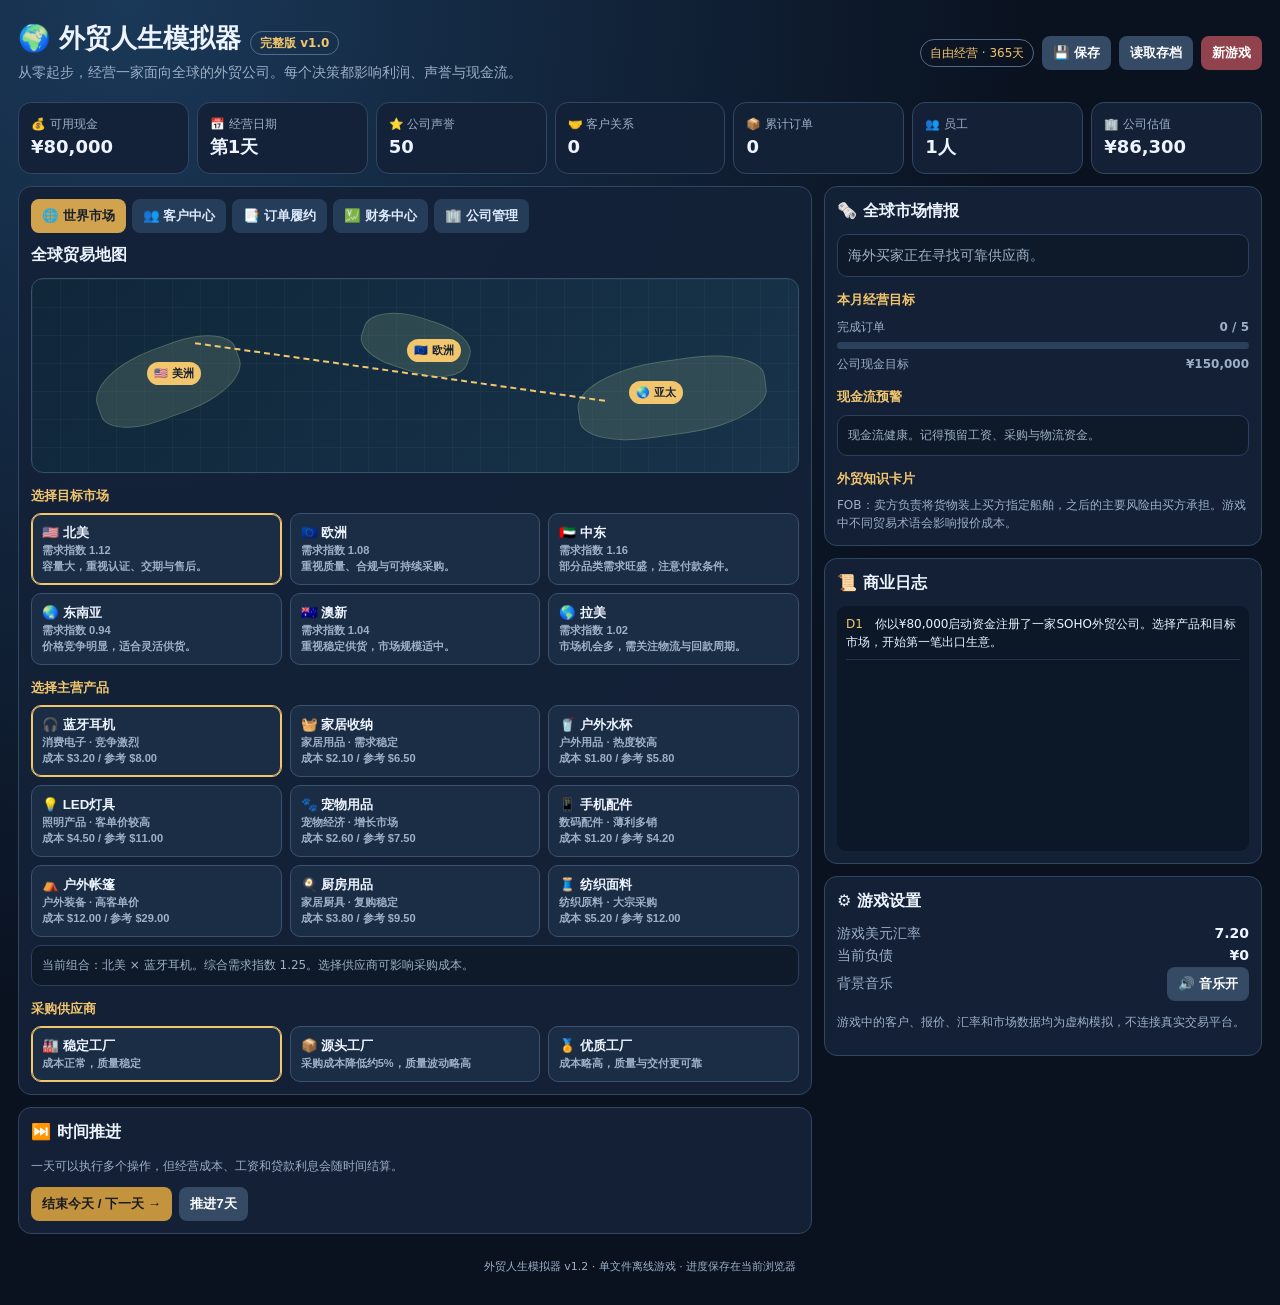
==== commit 470cebb4: "Add procedural WebAudio background music (v1.2) Am-F-C-G chord pads with sub-bass and pentatonic plu" ====
--- a/index.html
+++ b/index.html
@@ -2,7 +2,7 @@
 <html lang="zh-CN">
 <head>
 <meta charset="utf-8"><meta name="viewport" content="width=device-width,initial-scale=1">
-<title>外贸人生模拟器 · 完整版 v1.1</title>
+<title>外贸人生模拟器 · 完整版 v1.2</title>
 <style>
 :root{--bg:#0a1220;--panel:#142238;--panel2:#1b2d45;--line:#304762;--txt:#edf4ff;--muted:#9db0c8;--gold:#f2c66d;--green:#5dd5a2;--red:#ff7c83;--blue:#80baff}
 *{box-sizing:border-box}body{margin:0;background:radial-gradient(ellipse at 10% 0%,#1a3858 0,#0a1220 55%);color:var(--txt);font:14px/1.55 system-ui,-apple-system,"Microsoft YaHei",sans-serif}.wrap{max-width:1280px;margin:auto;padding:18px}.top{display:flex;align-items:center;justify-content:space-between;gap:14px;margin-bottom:14px}.top h1{font-size:26px;margin:0}.top p{margin:4px 0;color:var(--muted)}.pill,.chip{border:1px solid #536b88;border-radius:20px;padding:4px 9px;color:var(--gold);font-size:12px;white-space:nowrap}.stats{display:grid;grid-template-columns:repeat(7,1fr);gap:8px;margin-bottom:12px}.stat,.panel{background:#142238ee;border:1px solid var(--line);border-radius:13px;padding:12px}.stat small{color:var(--muted);display:block}.stat b{font-size:18px}.layout{display:grid;grid-template-columns:minmax(0,1.45fr) minmax(280px,.8fr);gap:12px}.panel{margin-bottom:12px}.panel h2{font-size:16px;margin:0 0 10px}.panel h3{font-size:13px;color:var(--gold);margin:13px 0 7px}.muted{color:var(--muted)}.tiny{font-size:12px}.tabs{display:flex;gap:6px;flex-wrap:wrap;margin-bottom:10px}.tab,button{border:0;border-radius:8px;padding:8px 11px;background:#347fc0;color:white;font-weight:650;cursor:pointer}.tab{background:#263d59;color:#dceaff}.tab.active{background:#d2a34e;color:#17202b}.tabview{display:none}.tabview.active{display:block}.grid{display:grid;grid-template-columns:repeat(3,1fr);gap:8px}.tile{background:var(--panel2);border:1px solid #3a526f;color:var(--txt);text-align:left;padding:10px;border-radius:10px}.tile.selected{border-color:var(--gold);box-shadow:0 0 0 1px var(--gold) inset}.tile b{display:block}.tile small{color:var(--muted)}button:hover{filter:brightness(1.1)}button:disabled{opacity:.4;cursor:not-allowed}.secondary{background:#344a65}.gold{background:#c4933e;color:#171b22}.green{background:#267a5a}.danger{background:#91434d}.row{display:flex;gap:8px;align-items:center;flex-wrap:wrap}.between{justify-content:space-between}.field{background:#0c1828;color:white;border:1px solid #3d5572;border-radius:8px;padding:8px;width:115px}.wide{width:190px}.action{display:flex;gap:7px;flex-wrap:wrap;margin-top:10px}.card{background:#0e1a2a;border:1px solid #2b405c;border-radius:10px;padding:10px;margin:8px 0}.bar{height:7px;background:#2b405b;border-radius:8px;overflow:hidden;margin:6px 0}.bar span{display:block;height:100%;background:linear-gradient(90deg,#63b4ff,#62d5a2)}.map{height:195px;background:linear-gradient(130deg,#10273a,#18334a);border:1px solid #35516c;border-radius:12px;position:relative;overflow:hidden}.map:before{content:"";position:absolute;inset:0;background-image:linear-gradient(#ffffff08 1px,transparent 1px),linear-gradient(90deg,#ffffff08 1px,transparent 1px);background-size:28px 28px}.land{position:absolute;background:#66816f55;border:1px solid #8bb08a55;border-radius:48% 38% 45% 35%;transform:rotate(-20deg)}.land.a{width:150px;height:70px;left:8%;top:35%}.land.b{width:110px;height:55px;left:43%;top:20%;transform:rotate(18deg)}.land.c{width:190px;height:75px;right:4%;top:42%;transform:rotate(-8deg)}.pin{position:absolute;z-index:2;background:#f2c66d;color:#172235;border-radius:30px;padding:3px 7px;font-size:11px;font-weight:bold}.pin.a{left:15%;top:43%}.pin.b{left:49%;top:31%}.pin.c{right:15%;top:53%}.route{position:absolute;left:21%;top:48%;width:54%;border-top:2px dashed #f2c66d;transform:rotate(8deg)}.log{height:245px;overflow:auto;background:#0c1828;border-radius:9px;padding:9px;font-size:12px}.log p{margin:0 0 8px;padding-bottom:7px;border-bottom:1px solid #22354c}.good{color:var(--green)}.bad{color:var(--red)}.goldtxt{color:var(--gold)}.table{width:100%;border-collapse:collapse;font-size:12px}.table td,.table th{text-align:left;border-bottom:1px solid #2a405b;padding:7px 5px}.modal{position:fixed;inset:0;background:#000b;display:none;place-items:center;padding:16px;z-index:20}.modal.show{display:grid}#modalText{white-space:pre-line}.modal>div{background:#1a2b42;border:1px solid #536d8d;border-radius:15px;padding:20px;max-width:510px;width:100%;max-height:90vh;overflow:auto}.footer{text-align:center;color:var(--muted);font-size:11px;padding:12px}.progresslabel{display:flex;justify-content:space-between;font-size:12px;color:var(--muted)}.hide{display:none!important}
@@ -29,7 +29,7 @@
 </section>
 <section class="panel"><h2>⏭️ 时间推进</h2><p class="muted tiny">一天可以执行多个操作，但经营成本、工资和贷款利息会随时间结算。</p><div class="action"><button class="gold" id="nextDay">结束今天 / 下一天 →</button><button class="secondary" id="nextWeek">推进7天</button></div></section></main>
 <aside><section class="panel"><h2>🗞️ 全球市场情报</h2><div class="card muted" id="news">海外买家正在寻找可靠供应商。</div><h3>本月经营目标</h3><div class="progresslabel"><span>完成订单</span><b id="goalOrders">0 / 5</b></div><div class="bar"><span id="goalBar" style="width:0%"></span></div><div class="progresslabel"><span>公司现金目标</span><b id="goalCash">¥150,000</b></div><h3>现金流预警</h3><div id="warning" class="card tiny muted">现金流健康。继续保持采购与交付节奏。</div><h3>外贸知识卡片</h3><div id="tip" class="muted tiny">FOB：卖方负责将货物装上买方指定船舶，之后的主要风险由买方承担。游戏中不同贸易术语会影响报价成本。</div></section>
-<section class="panel"><h2>📜 商业日志</h2><div class="log" id="log"></div></section><section class="panel"><h2>⚙️ 游戏设置</h2><div class="row between"><span class="muted">游戏美元汇率</span><b id="fx">7.20</b></div><div class="row between"><span class="muted">当前负债</span><b id="debt">¥0</b></div><p class="tiny muted">游戏中的客户、报价、汇率和市场数据均为虚构模拟，不连接真实交易平台。</p></section></aside></div><div class="footer">外贸人生模拟器 v1.1 · 单文件离线游戏 · 进度保存在当前浏览器</div></div>
+<section class="panel"><h2>📜 商业日志</h2><div class="log" id="log"></div></section><section class="panel"><h2>⚙️ 游戏设置</h2><div class="row between"><span class="muted">游戏美元汇率</span><b id="fx">7.20</b></div><div class="row between"><span class="muted">当前负债</span><b id="debt">¥0</b></div><div class="row between"><span class="muted">背景音乐</span><button id="musicBtn" class="secondary">🔊 音乐开</button></div><p class="tiny muted">游戏中的客户、报价、汇率和市场数据均为虚构模拟，不连接真实交易平台。</p></section></aside></div><div class="footer">外贸人生模拟器 v1.2 · 单文件离线游戏 · 进度保存在当前浏览器</div></div>
 <div class="modal" id="modal"><div><h2 id="modalTitle">经营结果</h2><p id="modalText"></p><button id="modalClose">继续经营</button></div></div>
 <script>
 const PRODUCTS=[
@@ -109,5 +109,19 @@
 $("upgradeStaff").onclick=()=>upgrade("staff");$("upgradeSupply").onclick=()=>upgrade("supply");$("upgradeOffice").onclick=()=>upgrade("office");$("takeLoan").onclick=loan;$("repayLoan").onclick=repayLoan;
 $("saveBtn").onclick=save;$("loadBtn").onclick=load;$("modalClose").onclick=()=>$("modal").classList.remove("show");
 $("resetBtn").onclick=()=>{if(confirm("确定开始新游戏？当前进度会被覆盖。")){s=fresh();log("你以¥80,000启动资金注册了一家SOHO外贸公司。");render();switchTab("world");$("quoteBox").classList.add("hide")}};
+// ===== 背景音乐：WebAudio 程序合成（零音频文件、离线可用）Am–F–C–G 和弦垫 + 低音 + 五声音阶拨弦 =====
+const BGM_KEY="waimao_bgm_off",ACtor=window.AudioContext||window.webkitAudioContext;
+let bgmCtx=null,bgmGain=null,bgmStarted=false,bgmOn=localStorage.getItem(BGM_KEY)!=="1",bgmChord=0,bgmTimers=[];
+const BGM_CHORDS=[[110,164.81,261.63,329.63],[87.31,174.61,220,261.63],[130.81,196,261.63,329.63],[98,196,246.94,293.66]];
+const BGM_PENTA=[440,523.25,587.33,659.25,783.99,880];
+function bgmLabel(){let b=$("musicBtn");if(b)b.textContent=bgmOn?"🔊 音乐开":"🔇 音乐关"}
+function bgmPad(fr){if(!bgmCtx)return;let t=bgmCtx.currentTime,g=bgmCtx.createGain(),f=bgmCtx.createBiquadFilter();f.type="lowpass";f.frequency.value=780;g.gain.setValueAtTime(0,t);g.gain.linearRampToValueAtTime(.17,t+1.3);g.gain.setValueAtTime(.17,t+3.5);g.gain.linearRampToValueAtTime(0,t+4.9);g.connect(f);f.connect(bgmGain);fr.forEach(x=>{[0,5].forEach(d=>{let o=bgmCtx.createOscillator();o.type="triangle";o.frequency.value=x;o.detune.value=d-2.5;o.connect(g);o.start(t);o.stop(t+5)})});
+let o=bgmCtx.createOscillator(),og=bgmCtx.createGain();o.type="sine";o.frequency.value=fr[0]/2;og.gain.setValueAtTime(.13,t);og.gain.exponentialRampToValueAtTime(.001,t+4.4);o.connect(og);og.connect(bgmGain);o.start(t);o.stop(t+4.5)}
+function bgmPluck(){if(!bgmCtx||Math.random()<.4)return;let t=bgmCtx.currentTime,o=bgmCtx.createOscillator(),g=bgmCtx.createGain();o.type="sine";o.frequency.value=BGM_PENTA[Math.floor(Math.random()*BGM_PENTA.length)];g.gain.setValueAtTime(.085,t);g.gain.exponentialRampToValueAtTime(.001,t+1);o.connect(g);g.connect(bgmGain);o.start(t);o.stop(t+1.05)}
+function bgmStart(){if(!ACtor||bgmStarted)return;try{bgmCtx=new ACtor();bgmGain=bgmCtx.createGain();bgmGain.gain.value=bgmOn?.9:0;bgmGain.connect(bgmCtx.destination);bgmStarted=true;if(bgmOn)bgmPad(BGM_CHORDS[0]);bgmTimers.push(setInterval(()=>{bgmChord=(bgmChord+1)%BGM_CHORDS.length;if(bgmOn)bgmPad(BGM_CHORDS[bgmChord])},4800));bgmTimers.push(setInterval(()=>{if(bgmOn)bgmPluck()},880))}catch(e){}}
+function bgmToggle(){bgmOn=!bgmOn;try{localStorage.setItem(BGM_KEY,bgmOn?"0":"1")}catch(e){} if(!bgmStarted)bgmStart();if(bgmCtx&&bgmGain)bgmGain.gain.linearRampToValueAtTime(bgmOn?.9:0,bgmCtx.currentTime+.25);if(bgmOn&&bgmCtx&&bgmCtx.state==="suspended")bgmCtx.resume();bgmLabel()}
+if(window.addEventListener){window.addEventListener("pointerdown",()=>{bgmStart();if(bgmOn&&bgmCtx&&bgmCtx.state==="suspended")bgmCtx.resume()});window.addEventListener("keydown",()=>{bgmStart()})}
+if(document.addEventListener)document.addEventListener("visibilitychange",()=>{if(!bgmCtx)return;if(document.hidden)bgmCtx.suspend();else if(bgmOn)bgmCtx.resume()});
+$("musicBtn").onclick=bgmToggle;bgmLabel();
 log("你以¥80,000启动资金注册了一家SOHO外贸公司。选择产品和目标市场，开始第一笔出口生意。");render();
 </script></body></html>
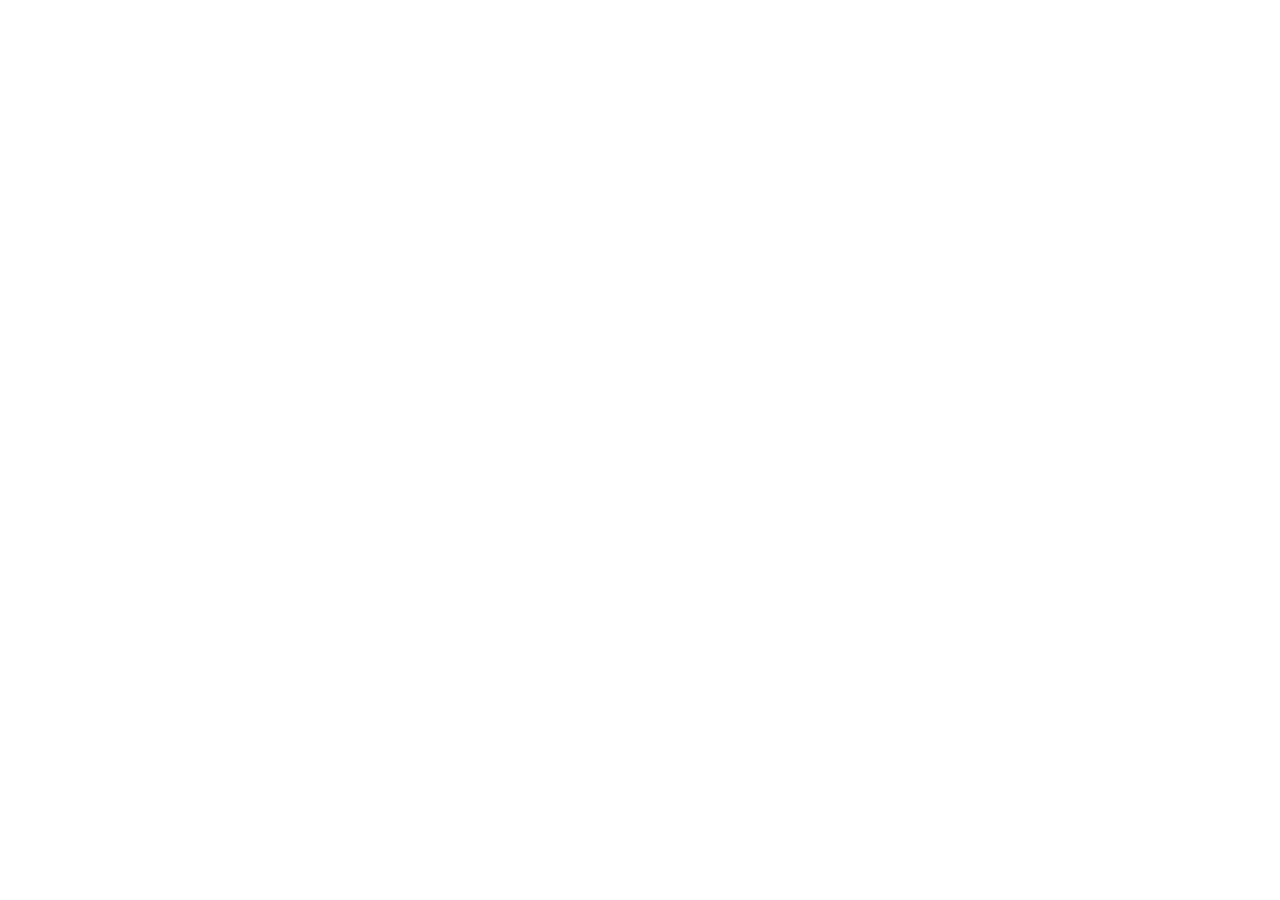
==== commit 17d1a0b5: "发布夜港外贸可玩网页 把当前版本打包成静态页面，推送到 GitHub Pages。" ====
--- a/index.html
+++ b/index.html
@@ -1,127 +1,16 @@
 <!doctype html>
 <html lang="zh-CN">
-<head>
-<meta charset="utf-8"><meta name="viewport" content="width=device-width,initial-scale=1">
-<title>外贸人生模拟器 · 完整版 v1.2</title>
-<style>
-:root{--bg:#0a1220;--panel:#142238;--panel2:#1b2d45;--line:#304762;--txt:#edf4ff;--muted:#9db0c8;--gold:#f2c66d;--green:#5dd5a2;--red:#ff7c83;--blue:#80baff}
-*{box-sizing:border-box}body{margin:0;background:radial-gradient(ellipse at 10% 0%,#1a3858 0,#0a1220 55%);color:var(--txt);font:14px/1.55 system-ui,-apple-system,"Microsoft YaHei",sans-serif}.wrap{max-width:1280px;margin:auto;padding:18px}.top{display:flex;align-items:center;justify-content:space-between;gap:14px;margin-bottom:14px}.top h1{font-size:26px;margin:0}.top p{margin:4px 0;color:var(--muted)}.pill,.chip{border:1px solid #536b88;border-radius:20px;padding:4px 9px;color:var(--gold);font-size:12px;white-space:nowrap}.stats{display:grid;grid-template-columns:repeat(7,1fr);gap:8px;margin-bottom:12px}.stat,.panel{background:#142238ee;border:1px solid var(--line);border-radius:13px;padding:12px}.stat small{color:var(--muted);display:block}.stat b{font-size:18px}.layout{display:grid;grid-template-columns:minmax(0,1.45fr) minmax(280px,.8fr);gap:12px}.panel{margin-bottom:12px}.panel h2{font-size:16px;margin:0 0 10px}.panel h3{font-size:13px;color:var(--gold);margin:13px 0 7px}.muted{color:var(--muted)}.tiny{font-size:12px}.tabs{display:flex;gap:6px;flex-wrap:wrap;margin-bottom:10px}.tab,button{border:0;border-radius:8px;padding:8px 11px;background:#347fc0;color:white;font-weight:650;cursor:pointer}.tab{background:#263d59;color:#dceaff}.tab.active{background:#d2a34e;color:#17202b}.tabview{display:none}.tabview.active{display:block}.grid{display:grid;grid-template-columns:repeat(3,1fr);gap:8px}.tile{background:var(--panel2);border:1px solid #3a526f;color:var(--txt);text-align:left;padding:10px;border-radius:10px}.tile.selected{border-color:var(--gold);box-shadow:0 0 0 1px var(--gold) inset}.tile b{display:block}.tile small{color:var(--muted)}button:hover{filter:brightness(1.1)}button:disabled{opacity:.4;cursor:not-allowed}.secondary{background:#344a65}.gold{background:#c4933e;color:#171b22}.green{background:#267a5a}.danger{background:#91434d}.row{display:flex;gap:8px;align-items:center;flex-wrap:wrap}.between{justify-content:space-between}.field{background:#0c1828;color:white;border:1px solid #3d5572;border-radius:8px;padding:8px;width:115px}.wide{width:190px}.action{display:flex;gap:7px;flex-wrap:wrap;margin-top:10px}.card{background:#0e1a2a;border:1px solid #2b405c;border-radius:10px;padding:10px;margin:8px 0}.bar{height:7px;background:#2b405b;border-radius:8px;overflow:hidden;margin:6px 0}.bar span{display:block;height:100%;background:linear-gradient(90deg,#63b4ff,#62d5a2)}.map{height:195px;background:linear-gradient(130deg,#10273a,#18334a);border:1px solid #35516c;border-radius:12px;position:relative;overflow:hidden}.map:before{content:"";position:absolute;inset:0;background-image:linear-gradient(#ffffff08 1px,transparent 1px),linear-gradient(90deg,#ffffff08 1px,transparent 1px);background-size:28px 28px}.land{position:absolute;background:#66816f55;border:1px solid #8bb08a55;border-radius:48% 38% 45% 35%;transform:rotate(-20deg)}.land.a{width:150px;height:70px;left:8%;top:35%}.land.b{width:110px;height:55px;left:43%;top:20%;transform:rotate(18deg)}.land.c{width:190px;height:75px;right:4%;top:42%;transform:rotate(-8deg)}.pin{position:absolute;z-index:2;background:#f2c66d;color:#172235;border-radius:30px;padding:3px 7px;font-size:11px;font-weight:bold}.pin.a{left:15%;top:43%}.pin.b{left:49%;top:31%}.pin.c{right:15%;top:53%}.route{position:absolute;left:21%;top:48%;width:54%;border-top:2px dashed #f2c66d;transform:rotate(8deg)}.log{height:245px;overflow:auto;background:#0c1828;border-radius:9px;padding:9px;font-size:12px}.log p{margin:0 0 8px;padding-bottom:7px;border-bottom:1px solid #22354c}.good{color:var(--green)}.bad{color:var(--red)}.goldtxt{color:var(--gold)}.table{width:100%;border-collapse:collapse;font-size:12px}.table td,.table th{text-align:left;border-bottom:1px solid #2a405b;padding:7px 5px}.modal{position:fixed;inset:0;background:#000b;display:none;place-items:center;padding:16px;z-index:20}.modal.show{display:grid}#modalText{white-space:pre-line}.modal>div{background:#1a2b42;border:1px solid #536d8d;border-radius:15px;padding:20px;max-width:510px;width:100%;max-height:90vh;overflow:auto}.footer{text-align:center;color:var(--muted);font-size:11px;padding:12px}.progresslabel{display:flex;justify-content:space-between;font-size:12px;color:var(--muted)}.hide{display:none!important}
-@media(max-width:850px){.wrap{padding:11px}.layout{grid-template-columns:1fr}.stats{grid-template-columns:repeat(3,1fr)}.grid{grid-template-columns:repeat(2,1fr)}.top{align-items:flex-start;flex-direction:column}}
-</style></head>
-<body><div class="wrap">
-<header class="top"><div><h1>🌍 外贸人生模拟器 <span class="chip">完整版 v1.0</span></h1><p>从零起步，经营一家面向全球的外贸公司。每个决策都影响利润、声誉与现金流。</p></div><div class="row"><span class="pill">自由经营 · 365天</span><button class="secondary" id="saveBtn">💾 保存</button><button class="secondary" id="loadBtn">读取存档</button><button class="danger" id="resetBtn">新游戏</button></div></header>
-<section class="stats">
-<div class="stat"><small>💰 可用现金</small><b id="cash">¥80,000</b></div><div class="stat"><small>📅 经营日期</small><b id="day">第1天</b></div><div class="stat"><small>⭐ 公司声誉</small><b id="rep">50</b></div><div class="stat"><small>🤝 客户关系</small><b id="crm">0</b></div><div class="stat"><small>📦 累计订单</small><b id="orders">0</b></div><div class="stat"><small>👥 员工</small><b id="staff">1人</b></div><div class="stat"><small>🏢 公司估值</small><b id="value">¥80,000</b></div>
-</section>
-<div class="layout"><main><section class="panel">
-<div class="tabs">
-<button class="tab active" data-tab="world">🌐 世界市场</button><button class="tab" data-tab="customers">👥 客户中心</button><button class="tab" data-tab="ordersTab">📑 订单履约</button><button class="tab" data-tab="finance">💹 财务中心</button><button class="tab" data-tab="company">🏢 公司管理</button>
-</div>
-<div class="tabview active" id="world"><h2>全球贸易地图</h2><div class="map"><div class="land a"></div><div class="land b"></div><div class="land c"></div><div class="route"></div><span class="pin a">🇺🇸 美洲</span><span class="pin b">🇪🇺 欧洲</span><span class="pin c">🌏 亚太</span></div><h3>选择目标市场</h3><div class="grid" id="regions"></div><h3>选择主营产品</h3><div class="grid" id="products"></div><div class="card muted tiny" id="marketInfo"></div><h3>采购供应商</h3><div id="supplierList" class="grid"></div></div>
-<div class="tabview" id="customers"><h2>客户开发与谈判</h2><p class="muted tiny">开发客户会推进时间。客户有预算、意向和谈判偏好；先跟进建立信任，再发送报价。</p><div class="row"><span>当前市场：<b id="currentRegion">北美</b></span><span>活跃客户：<b id="leadCount">0</b></span></div><div class="action"><button id="prospect">🔎 开发新客户</button><button class="secondary" id="followAll">📞 跟进一个客户</button></div><div id="leadList"></div><div id="quoteBox" class="card hide"><h3>📨 商业报价单</h3><p class="tiny muted" id="quoteBuyer"></p><input id="quoteLead" type="hidden"><div class="row"><label>数量<br><input class="field" id="quoteQty" type="number" min="50" step="50" value="500"></label><label>单价 USD<br><input class="field" id="quotePrice" type="number" min=".1" step=".1" value="8"></label><label>贸易术语<br><select class="field" id="incoterm"><option>FOB</option><option>CIF</option><option>EXW</option></select></label></div><div class="action"><button id="sendQuote">发送正式报价</button><button class="secondary" id="cancelQuote">取消</button></div></div></div>
-<div class="tabview" id="ordersTab"><h2>订单与履约中心</h2><p class="muted tiny">订单接收后先占用采购资金。依次安排生产、质检、订舱出货，客户付款后才形成现金回款。</p><div id="orderList"></div></div>
-<div class="tabview" id="finance"><h2>财务中心</h2><div class="grid"><div class="card"><small class="muted">累计销售额</small><h2 id="revenue">¥0</h2></div><div class="card"><small class="muted">累计经营成本</small><h2 id="costs">¥0</h2></div><div class="card"><small class="muted">累计净利润</small><h2 id="profit">¥0</h2></div></div><h3>外贸收付款</h3><div id="paymentList"></div><h3>贷款与融资</h3><p class="muted tiny">贷款能缓解短期资金压力，但会产生利息。谨慎借款。</p><div class="row"><input id="loanAmount" class="field" type="number" min="5000" max="100000" step="5000" value="20000"><button id="takeLoan" class="secondary">申请贷款</button><span id="debtLabel" class="muted tiny">负债 ¥0</span></div><div class="row"><input id="repayAmount" class="field" type="number" min="1000" max="150000" step="1000" value="20000"><button id="repayLoan" class="secondary">偿还贷款</button><span class="muted tiny">提前还款可减少每天计提的利息</span></div></div>
-<div class="tabview" id="company"><h2>公司管理与成长</h2><div class="grid">
-<div class="card"><small class="muted">业务团队</small><h2 id="staffLevel">1级</h2><p class="tiny muted">提高客户开发与成交能力。</p><button id="upgradeStaff" class="secondary">招聘业务员 ¥15,000</button></div>
-<div class="card"><small class="muted">供应链能力</small><h2 id="supplyLevel">1级</h2><p class="tiny muted">降低采购成本与突发损失。</p><button id="upgradeSupply" class="secondary">升级供应链 ¥12,000</button></div>
-<div class="card"><small class="muted">办公室</small><h2 id="officeLevel">SOHO</h2><p class="tiny muted">提高公司声誉和估值。</p><button id="upgradeOffice" class="secondary">升级办公室 ¥25,000</button></div>
-</div><h3>公司发展指标</h3><div class="progresslabel"><span>商业声誉</span><b id="repText">50/100</b></div><div class="bar"><span id="repBar" style="width:50%"></span></div><div class="progresslabel"><span>综合团队能力</span><b id="skillText">1级</b></div><div class="bar"><span id="skillBar" style="width:20%"></span></div><h3>公司里程碑</h3><div id="milestones" class="card tiny muted"></div><h3>人生与事业</h3><p class="muted tiny">长期目标：建立稳定客户群、雇佣团队、拓展多个市场，最终成为全球化贸易企业。</p></div>
-</section>
-<section class="panel"><h2>⏭️ 时间推进</h2><p class="muted tiny">一天可以执行多个操作，但经营成本、工资和贷款利息会随时间结算。</p><div class="action"><button class="gold" id="nextDay">结束今天 / 下一天 →</button><button class="secondary" id="nextWeek">推进7天</button></div></section></main>
-<aside><section class="panel"><h2>🗞️ 全球市场情报</h2><div class="card muted" id="news">海外买家正在寻找可靠供应商。</div><h3>本月经营目标</h3><div class="progresslabel"><span>完成订单</span><b id="goalOrders">0 / 5</b></div><div class="bar"><span id="goalBar" style="width:0%"></span></div><div class="progresslabel"><span>公司现金目标</span><b id="goalCash">¥150,000</b></div><h3>现金流预警</h3><div id="warning" class="card tiny muted">现金流健康。继续保持采购与交付节奏。</div><h3>外贸知识卡片</h3><div id="tip" class="muted tiny">FOB：卖方负责将货物装上买方指定船舶，之后的主要风险由买方承担。游戏中不同贸易术语会影响报价成本。</div></section>
-<section class="panel"><h2>📜 商业日志</h2><div class="log" id="log"></div></section><section class="panel"><h2>⚙️ 游戏设置</h2><div class="row between"><span class="muted">游戏美元汇率</span><b id="fx">7.20</b></div><div class="row between"><span class="muted">当前负债</span><b id="debt">¥0</b></div><div class="row between"><span class="muted">背景音乐</span><button id="musicBtn" class="secondary">🔊 音乐开</button></div><p class="tiny muted">游戏中的客户、报价、汇率和市场数据均为虚构模拟，不连接真实交易平台。</p></section></aside></div><div class="footer">外贸人生模拟器 v1.2 · 单文件离线游戏 · 进度保存在当前浏览器</div></div>
-<div class="modal" id="modal"><div><h2 id="modalTitle">经营结果</h2><p id="modalText"></p><button id="modalClose">继续经营</button></div></div>
-<script>
-const PRODUCTS=[
-{name:"蓝牙耳机",emoji:"🎧",cost:3.2,price:8,demand:1.12,desc:"消费电子 · 竞争激烈"},
-{name:"家居收纳",emoji:"🧺",cost:2.1,price:6.5,demand:1.04,desc:"家居用品 · 需求稳定"},
-{name:"户外水杯",emoji:"🥤",cost:1.8,price:5.8,demand:1.18,desc:"户外用品 · 热度较高"},
-{name:"LED灯具",emoji:"💡",cost:4.5,price:11,demand:.94,desc:"照明产品 · 客单价较高"},
-{name:"宠物用品",emoji:"🐾",cost:2.6,price:7.5,demand:1.22,desc:"宠物经济 · 增长市场"},
-{name:"手机配件",emoji:"📱",cost:1.2,price:4.2,demand:1.08,desc:"数码配件 · 薄利多销"},
-{name:"户外帐篷",emoji:"⛺",cost:12,price:29,demand:1.02,desc:"户外装备 · 高客单价"},
-{name:"厨房用品",emoji:"🍳",cost:3.8,price:9.5,demand:1.1,desc:"家居厨具 · 复购稳定"},
-{name:"纺织面料",emoji:"🧵",cost:5.2,price:12,demand:.98,desc:"纺织原料 · 大宗采购"}
-];
-const REGIONS=[
-{name:"北美",flag:"🇺🇸",factor:1.12,freight:.08,desc:"容量大，重视认证、交期与售后。"},
-{name:"欧洲",flag:"🇪🇺",factor:1.08,freight:.09,desc:"重视质量、合规与可持续采购。"},
-{name:"中东",flag:"🇦🇪",factor:1.16,freight:.11,desc:"部分品类需求旺盛，注意付款条件。"},
-{name:"东南亚",flag:"🌏",factor:.94,freight:.06,desc:"价格竞争明显，适合灵活供货。"},
-{name:"澳新",flag:"🇦🇺",factor:1.04,freight:.10,desc:"重视稳定供货，市场规模适中。"},
-{name:"拉美",flag:"🌎",factor:1.02,freight:.13,desc:"市场机会多，需关注物流与回款周期。"}
-];
-const BUYERS={"北美":["BrightHome LLC","Maple Supply Inc.","West Coast Imports","Urban Retail Group","Northstar Commerce"],"欧洲":["NordHaus GmbH","Maison&Co SAS","EuroChoice BV","Bergmann Handel","Alpine Retail"],"中东":["Gulf Trading FZE","Desert Star LLC","Al Noor Imports","Crescent Retail","Oasis Wholesale"],"东南亚":["Meridian Supplies","Lion City Trading","Jakarta Wholesale","Pacific Link","Orchid Retail"],"澳新":["Southern Cross Imports","Kiwi Retail Group","Harbour Goods","Tasman Trade"],"拉美":["Andes Importadora","Rio Commerce","Sol Mercado","Pacifico Distribucion"]};
-const TIPS=["FOB：卖方负责将货物装上买方指定船舶，之后的主要风险由买方承担。","CIF：卖方承担成本、保险费和运费至目的港，报价时别忘记核算海运与保险。","TT电汇：常见付款方式。订金比例和尾款节点会影响现金流。","形式发票（PI）：用于确认产品、数量、价格、贸易术语和付款条件。","报价前核算采购、包装、质检、物流、汇率和平台费用，销售额不等于利润。","客户开发要持续跟进。及时回复、专业资料和稳定交付会积累长期信任。","信用证（L/C）对单据要求严格，实际业务应逐条审核条款。"];
-const $=id=>document.getElementById(id),money=n=>"¥"+Math.round(n).toLocaleString("zh-CN"),rand=a=>a[Math.floor(Math.random()*a.length)];
-function fresh(){return {cash:80000,day:1,rep:50,crm:0,orders:0,region:0,product:0,staff:1,supply:1,office:0,leads:[],ordersList:[],logs:[],fx:7.2,debt:0,interest:0,revenue:0,costs:0,profit:0,news:"海外买家正在寻找可靠供应商。",finished:false,won:0,supplier:0,monthOrders:0}}
-let s=fresh();
-function log(t){s.logs.unshift({d:s.day,t});s.logs=s.logs.slice(0,80);renderLog()}
-function popup(t,m){$("modalTitle").textContent=t;$("modalText").textContent=m;$("modal").classList.add("show")}
-function spend(n){if(s.cash<n){popup("现金不足",`需要 ${money(n)}，当前可用现金 ${money(s.cash)}。先回款或降低投入。`);return false}s.cash-=n;s.costs+=n;s.profit-=n;return true}
-function renderLog(){$("log").innerHTML=s.logs.map(x=>`<p><span class="goldtxt">D${x.d}</span>　${x.t}</p>`).join("")||"暂无动态"}
-function switchTab(id){document.querySelectorAll(".tab").forEach(b=>b.classList.toggle("active",b.dataset.tab===id));document.querySelectorAll(".tabview").forEach(v=>v.classList.toggle("active",v.id===id))}
-function render(){
-let region=REGIONS[s.region],p=PRODUCTS[s.product],valuation=s.cash+s.orders*3200+s.staff*4500+s.office*14000+s.supply*1800;
-$("cash").textContent=money(s.cash);$("day").textContent=`第${s.day}天`;$("rep").textContent=s.rep;$("crm").textContent=s.crm;$("orders").textContent=s.orders;$("staff").textContent=(s.staff+Math.max(0,s.staff-1))+"人";$("value").textContent=money(valuation);
-$("currentRegion").textContent=region.flag+" "+region.name;$("leadCount").textContent=s.leads.filter(l=>!l.closed).length;$("staffLevel").textContent=s.staff+"级";$("supplyLevel").textContent=s.supply+"级";$("officeLevel").textContent=["SOHO","共享办公室","独立办公室","贸易公司总部"][s.office]||"国际总部";
-$("repText").textContent=s.rep+"/100";$("repBar").style.width=s.rep+"%";$("skillText").textContent=`${s.staff}级 / 5级`;$("skillBar").style.width=s.staff*20+"%";$("fx").textContent=s.fx.toFixed(2);$("debt").textContent=money(s.debt);$("debtLabel").textContent="负债 "+money(s.debt);
-$("revenue").textContent=money(s.revenue);$("costs").textContent=money(s.costs);$("profit").textContent=money(s.profit);$("news").textContent=s.news;$("goalOrders").textContent=s.monthOrders+" / 5";$("goalBar").style.width=Math.min(100,s.monthOrders/5*100)+"%";$("goalCash").textContent=money(150000);
-$("regions").innerHTML=REGIONS.map((r,i)=>`<button class="tile ${i===s.region?'selected':''}" data-region="${i}"><b>${r.flag} ${r.name}</b><small>需求指数 ${r.factor.toFixed(2)}<br>${r.desc}</small></button>`).join("");
-document.querySelectorAll("[data-region]").forEach(b=>b.onclick=()=>{s.region=+b.dataset.region;render()});
-$("products").innerHTML=PRODUCTS.map((x,i)=>`<button class="tile ${i===s.product?'selected':''}" data-product="${i}"><b>${x.emoji} ${x.name}</b><small>${x.desc}<br>成本 $${x.cost.toFixed(2)} / 参考 $${x.price.toFixed(2)}</small></button>`).join("");
-document.querySelectorAll("[data-product]").forEach(b=>b.onclick=()=>{s.product=+b.dataset.product;render()});
-$("marketInfo").textContent=`当前组合：${region.name} × ${p.name}。综合需求指数 ${(region.factor*p.demand).toFixed(2)}。选择供应商可影响采购成本。`;
-const suppliers=[["稳定工厂",0,"成本正常，质量稳定"],["源头工厂",1,"采购成本降低约5%，质量波动略高"],["优质工厂",2,"成本略高，质量与交付更可靠"]];
-$("supplierList").innerHTML=suppliers.map((x,i)=>`<button class="tile ${s.supplier===i?'selected':''}" data-supplier="${i}"><b>${["🏭","📦","🏅"][i]} ${x[0]}</b><small>${x[2]}</small></button>`).join("");
-document.querySelectorAll("[data-supplier]").forEach(b=>b.onclick=()=>{s.supplier=+b.dataset.supplier;render()});
-$("leadList").innerHTML=s.leads.length?s.leads.map((l,i)=>`<div class="card"><div class="row between"><b>${l.buyer}</b><span class="chip">${l.status}</span></div><p class="tiny muted">${l.region} · 意向 ${Math.round(l.interest*100)}% · 信任 ${l.relation}/5 · 产品 ${PRODUCTS[l.product].name}</p><div class="action"><button class="secondary" onclick="openQuote(${i})" ${l.closed?"disabled":""}>制作报价</button><button class="secondary" onclick="followLead(${i})" ${l.closed?"disabled":""}>跟进沟通</button></div></div>`).join(""):"<p class='muted'>还没有客户，先开发一个潜在买家。</p>";
-$("orderList").innerHTML=s.ordersList.length?s.ordersList.map((o,i)=>`<div class="card"><div class="row between"><b>${o.product} · ${o.qty}件</b><span class="chip">${o.status}</span></div><p class="tiny muted">${o.buyer} · ${o.region} · ${o.incoterm} · 合同金额 $${Math.round(o.qty*o.price).toLocaleString()}</p>${o.status!=="已收款"?`<div class="progresslabel"><span>履约进度：${o.status}</span><b>${o.progress}/3</b></div><div class="bar"><span style="width:${o.progress/3*100}%"></span></div><div class="action">${o.status==="生产中"?`<button class="secondary" onclick="quality(${i})">安排质检</button>`:""}${o.status==="待出货"?`<button class="secondary" onclick="bookShip(${i})">订舱出货</button>`:""}${o.status==="运输中"?`<button class="green" onclick="collect(${i})">确认收款</button>`:""}${o.status==="待客户确认"?`<button class="green" onclick="collect(${i})">确认收货并收款</button>`:""}</div>`:"<p class='good tiny'>订单已完成并收款。</p>"}</div>`).join(""):"<p class='muted'>暂无订单。</p>";
-$("paymentList").innerHTML=s.ordersList.length?s.ordersList.map(o=>`<div class="row between tiny"><span>${o.buyer} · ${o.status}</span><b>${money(o.cashIn||0)}</b></div>`).join(""):"<p class='muted tiny'>尚无订单收付款记录。</p>";
-$("milestones").innerHTML=`${s.orders>=1?"✅":"⬜"} 拿下第一笔订单<br>${s.orders>=5?"✅":"⬜"} 累计5笔订单<br>${s.rep>=75?"✅":"⬜"} 公司声誉达到75<br>${s.staff>=3?"✅":"⬜"} 建立3级业务团队<br>${s.cash>=150000?"✅":"⬜"} 现金达到¥150,000`;
-$("warning").textContent=s.cash<10000?"⚠️ 现金告急！暂停扩张，优先交付并回款。":s.debt>s.cash?"⚠️ 负债高于现金，尽快回款并偿还贷款。":"现金流健康。记得预留工资、采购与物流资金。";
-$("upgradeStaff").disabled=s.staff>=5;$("upgradeSupply").disabled=s.supply>=5;$("upgradeOffice").disabled=s.office>=3;$("prospect").disabled=s.finished;
-renderLog();
-}
-function over(){if(s.finished){popup("经营已结束","本局已经结束。可以读取之前的存档，或重新开始新游戏。");return true}return false}
-function develop(){if(over())return;if(s.leads.filter(l=>!l.closed).length>=10){popup("客户池已满","先跟进或报价现有客户。");return}let r=REGIONS[s.region],p=PRODUCTS[s.product],buyer=rand(BUYERS[r.name]);if(s.leads.some(l=>l.buyer===buyer&&!l.closed))buyer+=" "+Math.floor(Math.random()*90+10);let interest=Math.min(.96,Math.random()*.34+.48+(r.factor-1)*.25+(p.demand-1)*.25+(s.rep-50)/240+(s.staff-1)*.04);let l={buyer,region:r.name,interest,relation:1,status:"新询盘",closed:false,product:s.product};s.leads.unshift(l);s.crm++;s.day++;log(`获得海外询盘：${buyer}（${r.name}），对${p.name}有采购兴趣。`);render();popup("🎯 获得新询盘",`${buyer} 对 ${p.name} 感兴趣，意向值 ${Math.round(interest*100)}%。建立信任后再报价，成交概率通常更高。`)}
-function followLead(i){if(over())return;let l=s.leads[i];if(!l||l.closed)return;l.relation=Math.min(5,l.relation+1);l.interest=Math.min(.99,l.interest+.045+(s.staff-1)*.008);l.status="已跟进";s.crm++;s.day++;log(`跟进 ${l.buyer}，客户信任提升至${l.relation}/5。`);render()}
-function openQuote(i){let l=s.leads[i],p=PRODUCTS[l.product],r=REGIONS.find(x=>x.name===l.region);$("quoteLead").value=i;$("quoteBuyer").textContent=l.buyer+" · "+l.region+" · "+p.name;$("quoteQty").value=500;$("quotePrice").value=(p.price*r.factor).toFixed(2);$("quoteBox").classList.remove("hide");switchTab("customers")}
-function sendQuote(){if(over())return;let i=+$("quoteLead").value,l=s.leads[i];if(!l||l.closed)return;let p=PRODUCTS[l.product],r=REGIONS.find(x=>x.name===l.region),qty=Math.max(50,Math.min(10000,+$("quoteQty").value||500)),price=Math.max(.1,+$("quotePrice").value||p.price),incoterm=$("incoterm").value;let supplierDiscount=[0,.05,-.025][s.supplier],unitCost=p.cost*(1+supplierDiscount)*(1-(s.supply-1)*.025),cost=qty*unitCost*s.fx;if(cost>s.cash){popup("采购资金不足",`预计采购占款 ${money(cost)}，当前现金 ${money(s.cash)}。降低数量或先回款。`);return}
-let margin=(price-unitCost)/price,chance=Math.max(.05,Math.min(.94,l.interest+(l.relation-1)*.045+(s.rep-50)/230+(s.staff-1)*.045+(margin>.35?.06:margin<.15?-.24:0)+(price>p.price*r.factor*1.45?-.18:0)));
-s.day++;if(Math.random()<chance){s.cash-=cost;s.costs+=cost;s.profit-=cost;let depRate=incoterm==="EXW"?.5:.3,depositCash=Math.round(qty*price*s.fx*depRate);s.cash+=depositCash;s.revenue+=depositCash;s.profit+=depositCash;let order={buyer:l.buyer,region:l.region,product:p.name,qty,price,unitCost,progress:0,status:"生产中",incoterm,freight:r.freight,deposit:depRate,depositCash,cashIn:depositCash};s.ordersList.unshift(order);s.orders++;s.monthOrders++;l.status="已成交";l.closed=true;s.rep=Math.min(100,s.rep+3);log(`<span class="good">订单成交！</span> ${l.buyer} 接受${incoterm}报价，${qty}件${p.name}进入生产，采购占款${money(cost)}，已收${Math.round(depRate*100)}%定金${money(depositCash)}。`);popup("🎉 拿下订单！",`客户接受报价，合同金额 $${(qty*price).toLocaleString()}。已收到定金 ${money(depositCash)}，采购款已占用，接下来推进生产、质检和出货。`)}else{l.status="报价待调整";l.interest=Math.max(.1,l.interest-.05);s.rep=Math.max(0,s.rep-1);log(`<span class="bad">报价未成交</span> ${l.buyer} 暂未接受报价。`);popup("报价未成交","买家暂时没有接受报价。可以继续跟进、调整价格或付款条件。")}$("quoteBox").classList.add("hide");render()}
-function quality(i){if(over())return;let o=s.ordersList[i];if(!o||o.status!=="生产中")return;if(o.progress<1){popup("还在生产中","工厂尚未完工。先推进一天完成生产，再安排质检。");return}o.progress=2;o.status="待出货";s.day++;if(Math.random()<.12-(s.supply-1)*.02){s.rep=Math.max(0,s.rep-2);s.news="质检发现少量瑕疵，返工造成延迟。";log(`<span class="bad">质检异常</span>：${o.buyer}订单需要返工，交期延后。`);o.status="生产中";o.progress=0;popup("质检未通过","发现产品瑕疵，需要返工。推进一天后重新安排质检。")}else{ s.rep=Math.min(100,s.rep+1);log(`质检通过：${o.buyer}订单可以安排订舱。`);popup("质检通过","产品检验合格，可以安排订舱出货。")}render()}
-function bookShip(i){if(over())return;let o=s.ordersList[i];if(!o||o.status!=="待出货")return;let shipCost=o.qty*o.price*s.fx*o.freight;if(!spend(shipCost)){return}o.shipCost=shipCost;o.progress=3;o.status="运输中";o.due=s.day+(o.region==="拉美"?5:3);log(`已为${o.buyer}订舱出货。预计${o.due}日后完成收款。`);render();popup("🚢 已安排出货",`物流成本 ${money(shipCost)}。货物运输中，到港后在订单里点「确认收货并收款」收尾款。`)}
-function collect(i){if(over())return;let o=s.ordersList[i];if(!o||(o.status!=="运输中"&&o.status!=="待客户确认"))return;if(o.status==="运输中"&&s.day<o.due){popup("货物仍在运输","预计第"+o.due+"天到港。可以推进时间，等待客户确认收货。");return}let gross=o.qty*o.price*s.fx,remaining=Math.max(0,Math.round(gross-o.cashIn));s.cash+=remaining;o.cashIn+=remaining;s.revenue+=remaining;s.profit+=remaining;o.status="已收款";s.rep=Math.min(100,s.rep+5);s.crm+=2;log(`<span class="good">回款完成！</span> ${o.buyer}尾款到账${money(remaining)}，订单交付完成。`);render();popup("💵 收款成功",`收到尾款 ${money(remaining)}。客户关系与公司声誉提升。订单圆满完成！`)}
-function upgrade(type){if(over())return;let config={staff:[15000,5,"业务团队"],supply:[12000,5,"供应链"],office:[25000,3,"办公室"]}[type];if(s[type]>=config[1])return;if(!spend(config[0]))return;s[type]++;log(`${config[2]}升级至${s[type]}级。`);render()}
-function loan(){if(over())return;let n=Math.max(5000,Math.min(100000,+$("loanAmount").value||20000));if(s.debt+n>150000){popup("贷款额度不足","当前游戏贷款总额度上限为¥150,000。");return}s.cash+=n;s.debt+=n;log(`获得银行经营贷款${money(n)}，后续每天计提利息。`);render()}
-function repayLoan(){if(over())return;if(s.debt<=0){popup("暂无负债","当前没有未偿还的贷款。");return}let n=Math.min(s.debt,s.cash,Math.max(0,Math.floor(+$("repayAmount").value||0)));if(n<=0){popup("无法还款","请输入还款金额，并确保现金充足。");return}s.cash-=n;s.debt-=n;log(`偿还银行贷款${money(n)}，剩余负债${money(s.debt)}。`);render()}
-function advanceOne(){if(s.finished)return;s.day++;for(let o of s.ordersList){if(o.status==="生产中")o.progress=Math.min(1,o.progress+1);if(o.status==="运输中"&&s.day>=o.due)o.status="待客户确认";}if(s.debt>0){let interest=s.debt*.0008;s.cash-=interest;s.interest+=interest;s.costs+=interest;s.profit-=interest}if(s.day%30===0){let payroll=s.staff*1100+2200+s.office*1000;s.cash-=payroll;s.costs+=payroll;s.profit-=payroll;log(`月度经营支出：工资与办公室费用${money(payroll)}。`);s.monthOrders=0}
-let e=Math.random();if(e<.12){let loss=(900+Math.random()*1700)*(1-(s.supply-1)*.09);s.cash-=loss;s.costs+=loss;s.profit-=loss;s.news="供应链突发：原材料、仓储或包装成本上升。";log(`<span class="bad">供应链意外</span>：额外支出${money(loss)}。`)}else if(e<.25){s.fx=Math.max(6.7,Math.min(7.9,s.fx+(Math.random()-.4)*.12));s.news="汇率波动：美元兑人民币参考汇率已变化。";log(`汇率更新：1美元约合¥${s.fx.toFixed(2)}。`)}else if(e<.38){s.rep=Math.min(100,s.rep+1);s.news="市场利好：目标市场采购需求上升。";log(`<span class="good">市场利好</span>：公司声誉小幅提升。`)}else if(e<.5){let l=s.leads.find(x=>!x.closed);if(l){l.interest=Math.max(.1,l.interest-.03);s.news="客户暂缓采购，部分询盘进入观望。";log(`${l.buyer}推迟采购计划，需要主动维护。`)}else{s.news="市场平稳：持续开发客户并管理订单。"}}else{s.news="市场平稳：保持客户跟进与交付质量。"}
-$("tip").textContent=rand(TIPS);if(s.cash<0){s.finished=true;popup("公司现金流断裂","现金已跌为负数，经营失败。可以读取存档或重新开始，控制采购占款、扩张支出和贷款。")}render()}
-function finishYear(){s.finished=true;let val=s.cash+s.orders*3200+s.staff*4500+s.office*14000+s.supply*1800;popup("🏆 年度经营报告",`经营天数：${s.day}天\n期末现金：${money(s.cash)}\n公司估值：${money(val)}\n累计订单：${s.orders}笔\n累计销售回款：${money(s.revenue)}\n累计经营利润：${money(s.profit)}\n商业声誉：${s.rep}/100\n\n${s.cash>=300000?"你已成长为成熟的外贸企业经营者！":s.cash>=80000?"公司完成了第一阶段积累，继续拓展全球市场。":"创业路上有起伏，复盘现金流、毛利和客户质量，再开启新一年。"}`);log("年度经营报告已生成。")}
-function save(){localStorage.setItem("waimao_v1_save",JSON.stringify(s));popup("保存成功","游戏进度已保存到当前浏览器。")}
-function load(){try{let x=JSON.parse(localStorage.getItem("waimao_v1_save"));if(x){s=Object.assign(fresh(),x);if(!Array.isArray(s.leads))s.leads=[];if(!Array.isArray(s.ordersList))s.ordersList=[];if(!Array.isArray(s.logs))s.logs=[];$("quoteBox").classList.add("hide");log("已读取本地存档。");render()}else popup("没有存档","当前浏览器还没有找到游戏存档。")}catch(e){popup("读取失败","存档可能损坏。")}}
-document.querySelectorAll(".tab").forEach(b=>b.onclick=()=>switchTab(b.dataset.tab));
-$("prospect").onclick=develop;$("followAll").onclick=()=>{let i=s.leads.findIndex(l=>!l.closed);if(i>=0)followLead(i);else popup("暂无客户","先开发一个海外客户。")};
-$("sendQuote").onclick=sendQuote;$("cancelQuote").onclick=()=>$("quoteBox").classList.add("hide");
-$("nextDay").onclick=()=>{advanceOne();if(s.day>=366&&!s.finished)finishYear()};$("nextWeek").onclick=()=>{for(let i=0;i<7&&!s.finished;i++)advanceOne();if(s.day>=366&&!s.finished)finishYear()};
-$("upgradeStaff").onclick=()=>upgrade("staff");$("upgradeSupply").onclick=()=>upgrade("supply");$("upgradeOffice").onclick=()=>upgrade("office");$("takeLoan").onclick=loan;$("repayLoan").onclick=repayLoan;
-$("saveBtn").onclick=save;$("loadBtn").onclick=load;$("modalClose").onclick=()=>$("modal").classList.remove("show");
-$("resetBtn").onclick=()=>{if(confirm("确定开始新游戏？当前进度会被覆盖。")){s=fresh();log("你以¥80,000启动资金注册了一家SOHO外贸公司。");render();switchTab("world");$("quoteBox").classList.add("hide")}};
-// ===== 背景音乐：WebAudio 程序合成（零音频文件、离线可用）Am–F–C–G 和弦垫 + 低音 + 五声音阶拨弦 =====
-const BGM_KEY="waimao_bgm_off",ACtor=window.AudioContext||window.webkitAudioContext;
-let bgmCtx=null,bgmGain=null,bgmStarted=false,bgmOn=localStorage.getItem(BGM_KEY)!=="1",bgmChord=0,bgmTimers=[];
-const BGM_CHORDS=[[110,164.81,261.63,329.63],[87.31,174.61,220,261.63],[130.81,196,261.63,329.63],[98,196,246.94,293.66]];
-const BGM_PENTA=[440,523.25,587.33,659.25,783.99,880];
-function bgmLabel(){let b=$("musicBtn");if(b)b.textContent=bgmOn?"🔊 音乐开":"🔇 音乐关"}
-function bgmPad(fr){if(!bgmCtx)return;let t=bgmCtx.currentTime,g=bgmCtx.createGain(),f=bgmCtx.createBiquadFilter();f.type="lowpass";f.frequency.value=780;g.gain.setValueAtTime(0,t);g.gain.linearRampToValueAtTime(.17,t+1.3);g.gain.setValueAtTime(.17,t+3.5);g.gain.linearRampToValueAtTime(0,t+4.9);g.connect(f);f.connect(bgmGain);fr.forEach(x=>{[0,5].forEach(d=>{let o=bgmCtx.createOscillator();o.type="triangle";o.frequency.value=x;o.detune.value=d-2.5;o.connect(g);o.start(t);o.stop(t+5)})});
-let o=bgmCtx.createOscillator(),og=bgmCtx.createGain();o.type="sine";o.frequency.value=fr[0]/2;og.gain.setValueAtTime(.13,t);og.gain.exponentialRampToValueAtTime(.001,t+4.4);o.connect(og);og.connect(bgmGain);o.start(t);o.stop(t+4.5)}
-function bgmPluck(){if(!bgmCtx||Math.random()<.4)return;let t=bgmCtx.currentTime,o=bgmCtx.createOscillator(),g=bgmCtx.createGain();o.type="sine";o.frequency.value=BGM_PENTA[Math.floor(Math.random()*BGM_PENTA.length)];g.gain.setValueAtTime(.085,t);g.gain.exponentialRampToValueAtTime(.001,t+1);o.connect(g);g.connect(bgmGain);o.start(t);o.stop(t+1.05)}
-function bgmStart(){if(!ACtor||bgmStarted)return;try{bgmCtx=new ACtor();bgmGain=bgmCtx.createGain();bgmGain.gain.value=bgmOn?.9:0;bgmGain.connect(bgmCtx.destination);bgmStarted=true;if(bgmOn)bgmPad(BGM_CHORDS[0]);bgmTimers.push(setInterval(()=>{bgmChord=(bgmChord+1)%BGM_CHORDS.length;if(bgmOn)bgmPad(BGM_CHORDS[bgmChord])},4800));bgmTimers.push(setInterval(()=>{if(bgmOn)bgmPluck()},880))}catch(e){}}
-function bgmToggle(){bgmOn=!bgmOn;try{localStorage.setItem(BGM_KEY,bgmOn?"0":"1")}catch(e){} if(!bgmStarted)bgmStart();if(bgmCtx&&bgmGain)bgmGain.gain.linearRampToValueAtTime(bgmOn?.9:0,bgmCtx.currentTime+.25);if(bgmOn&&bgmCtx&&bgmCtx.state==="suspended")bgmCtx.resume();bgmLabel()}
-if(window.addEventListener){window.addEventListener("pointerdown",()=>{bgmStart();if(bgmOn&&bgmCtx&&bgmCtx.state==="suspended")bgmCtx.resume()});window.addEventListener("keydown",()=>{bgmStart()})}
-if(document.addEventListener)document.addEventListener("visibilitychange",()=>{if(!bgmCtx)return;if(document.hidden)bgmCtx.suspend();else if(bgmOn)bgmCtx.resume()});
-$("musicBtn").onclick=bgmToggle;bgmLabel();
-log("你以¥80,000启动资金注册了一家SOHO外贸公司。选择产品和目标市场，开始第一笔出口生意。");render();
-</script></body></html>
+  <head>
+    <meta charset="UTF-8" />
+    <meta name="viewport" content="width=device-width, initial-scale=1" />
+    <title>夜港外贸</title>
+    <meta name="description" content="南港口岸的外贸人生。报价、放账、验厂，活过广交会。" />
+    <meta name="theme-color" content="#101614" />
+    <link rel="icon" type="image/svg+xml" href="/waimao-life-simulator/favicon.svg" />
+    <script type="module" crossorigin src="/waimao-life-simulator/assets/index-6B7rQsc1.js"></script>
+    <link rel="stylesheet" crossorigin href="/waimao-life-simulator/assets/index-ACYkd84A.css">
+  </head>
+  <body>
+    <div id="root"></div>
+  </body>
+</html>
